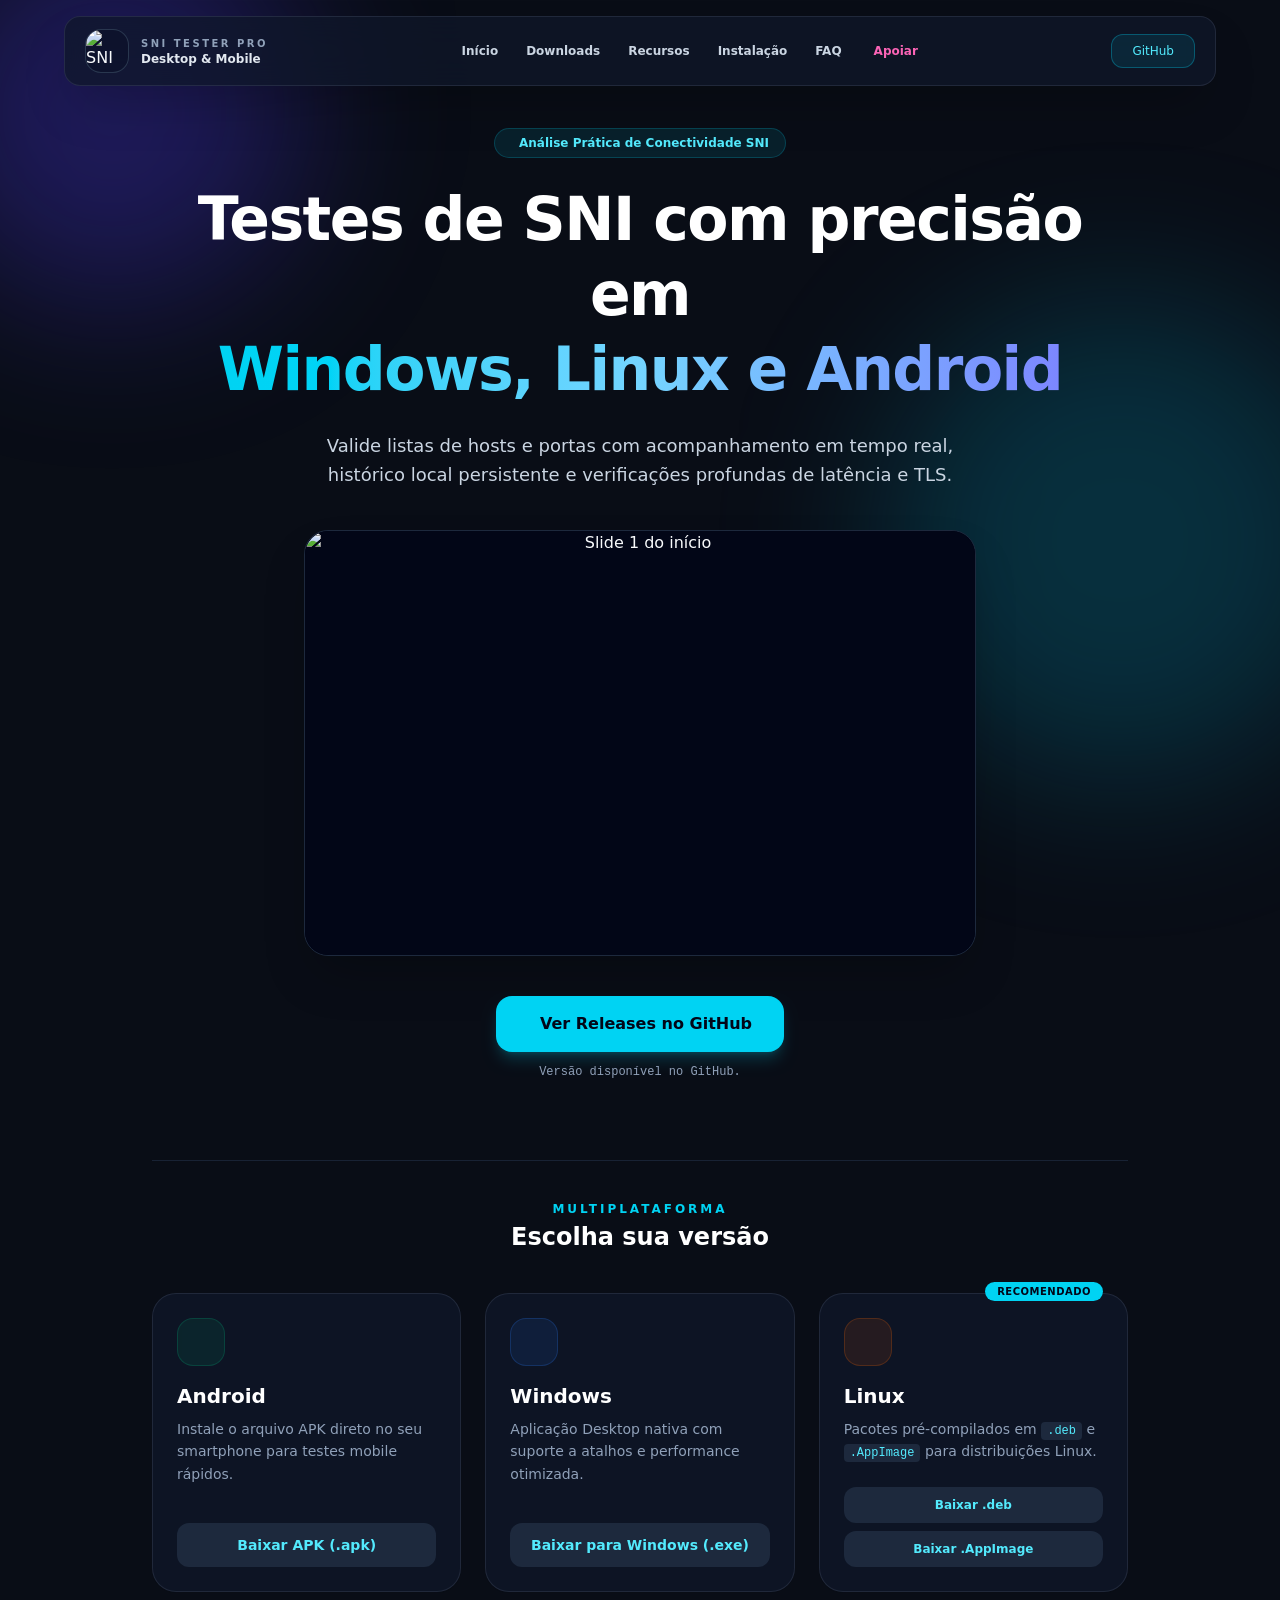
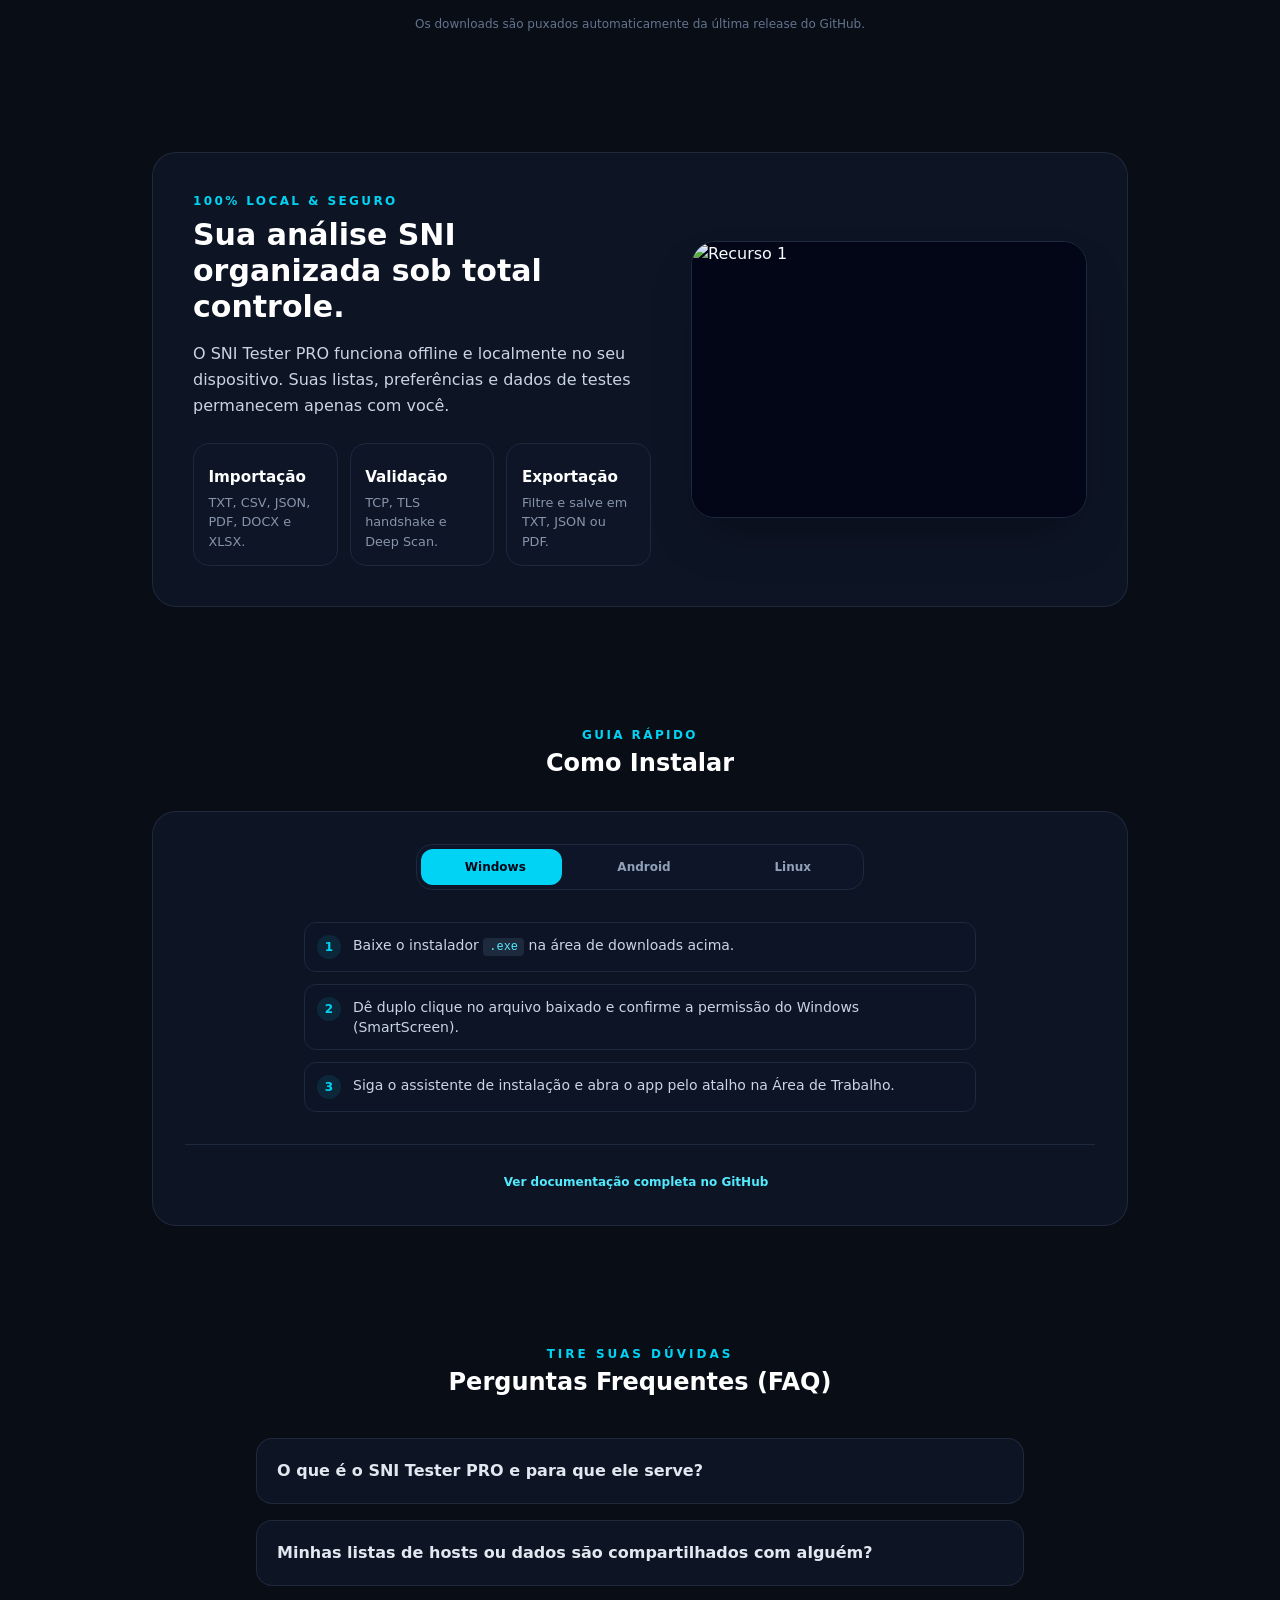
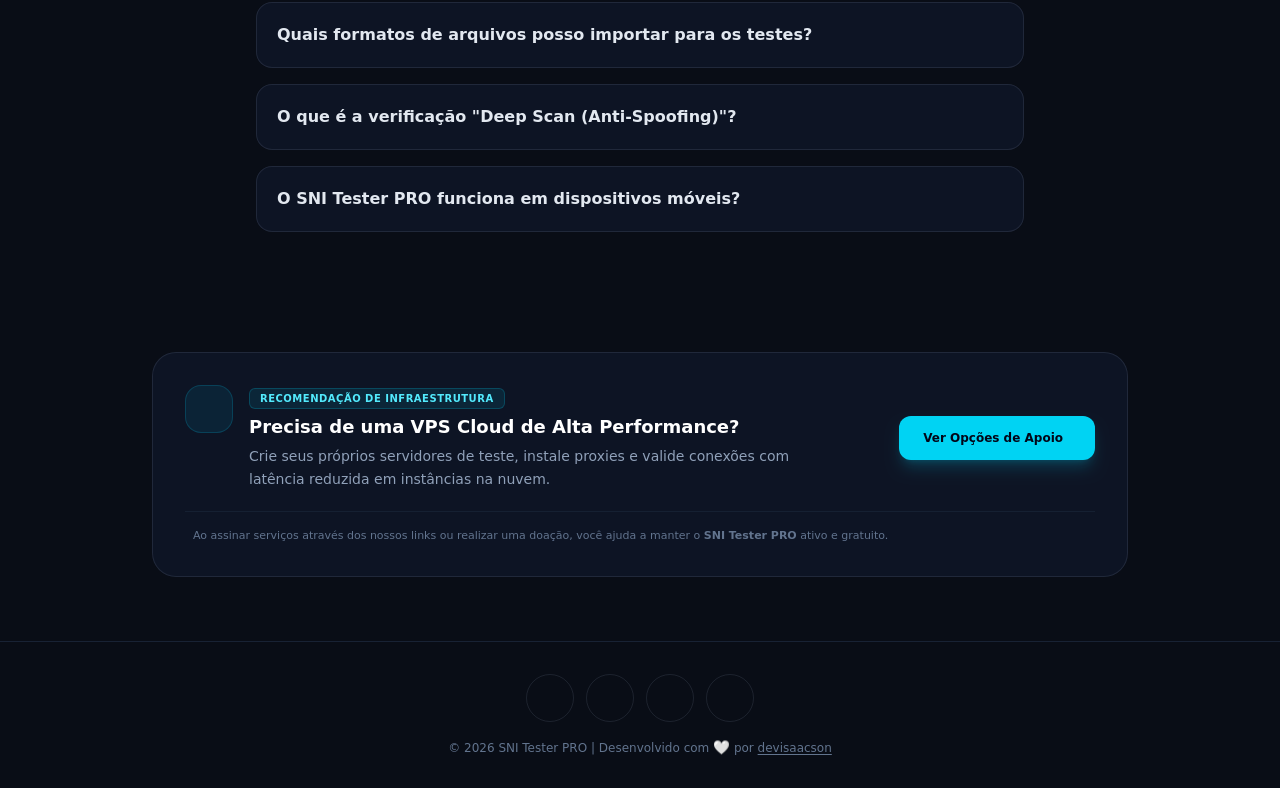
==== index.html @ 0334413c "update css local" ====
<!DOCTYPE html>
<html lang="pt-ao" class="scroll-smooth">
<head>
  <meta charset="UTF-8" />
  <meta name="viewport" content="width=device-width, initial-scale=1.0" />
  
  <!-- SEO Principal -->
  <title>SNI Tester PRO | Testador de SNI, Bug Host e Conectividade VPN / TLS</title>
  <meta name="description" content="Ferramenta gratuita e open-source para teste de conectividade SNI, validação de Bug Hosts, verificação de TLS Handshake e latência de rede. Baixe para Windows, Linux e Android." />
  <meta name="keywords" content="SNI tester, bug host, testador de SNI, ferramentas vpn, ssl tls handshake, teste de payload, v2ray, ssh proxy, verificador de host, redes" />
  <meta name="author" content="devisaacson" />
  <meta name="robots" content="index, follow" />
  <link rel="canonical" href="https://teudominio.com/" />
  <link rel="shortcut icon" href="icons/logo.png" type="image/x-icon">

  <!-- Open Graph / WhatsApp / Facebook (Aparece lindo ao compartilhar no Telegram e Zap) -->
  <meta property="og:type" content="website" />
  <meta property="og:url" content="https://teudominio.com/" />
  <meta property="og:title" content="SNI Tester PRO — Análise de Conectividade SNI & Bug Hosts" />
  <meta property="og:description" content="Valide listas de hosts, TLS e latência em tempo real no Windows, Linux e Android. 100% gratuito e offline." />
  <meta property="og:image" content="https://teudominio.com/icons/logo.png" />

  <!-- Twitter Cards -->
  <meta name="twitter:card" content="summary_large_image" />
  <meta name="twitter:title" content="SNI Tester PRO — Ferramenta SNI & VPN" />
  <meta name="twitter:description" content="Testador de SNI e Bug Hosts para Windows, Linux e Android." />
  <meta name="twitter:image" content="https://teudominio.com/icons/logo.png" />

  <!-- Schema.org para o Google entender que é um Software/App -->
  <script type="application/ld+json">
  {
    "@context": "https://schema.org",
    "@type": "SoftwareApplication",
    "name": "SNI Tester PRO",
    "operatingSystem": "Windows, Linux, Android",
    "applicationCategory": "UtilitiesApplication",
    "offers": {
      "@type": "Offer",
      "price": "0",
      "priceCurrency": "USD"
    },
    "description": "Ferramenta para análise prática de conectividade SNI, validação de Bug Hosts, testes de latência e verificação profunda de TLS."
  }
  </script>

  <!-- Tailwind CSS -->
  <link rel="stylesheet" href="styles.css">
  <!-- Phosphor Icons Offline -->
  <link rel="stylesheet" href="./icons/regular/style.css">
  <!-- Phosphor Icons Online -->
  <script src="https://unpkg.com/@phosphor-icons/web"></script>

</head>
<body class="min-h-screen flex flex-col justify-between overflow-x-hidden relative selection:bg-cyan-500/30 selection:text-cyan-300">

  <!-- Glow Orbs Animados (Fundo) -->
  <div class="orb orb-purple -left-20 -top-20 w-96 h-96 bg-indigo-600/30"></div>
  <div class="orb orb-cyan -right-20 top-1/3 w-[30rem] h-[30rem] bg-cyan-500/20"></div>

  <!-- Header / Navbar -->
  <header class="fixed top-0 inset-x-0 z-50 p-4">
    <div class="max-w-6xl mx-auto glass rounded-2xl px-5 py-3 flex items-center justify-between shadow-2xl">
      <a href="#inicio" class="flex items-center gap-3">
        <div class="w-11 h-11 rounded-2xl overflow-hidden bg-slate-950/20 border border-slate-700/80 flex items-center justify-center">
          <img src="icons/logo.png" alt="SNI Tester PRO" class="w-full h-full object-contain" />
        </div>
        <div>
          <p class="text-[10px] font-bold uppercase tracking-[0.25em] text-slate-400">SNI Tester PRO</p>
          <p class="text-xs font-semibold text-slate-200">Desktop &amp; Mobile</p>
        </div>
      </a>

      <nav class="hidden md:flex items-center gap-1 text-xs font-semibold text-slate-300">
        <a href="#inicio" class="px-3 py-2 rounded-xl text-slate-300 hover:text-cyan-300 transition">Início</a>
        <a href="#downloads" class="px-3 py-2 rounded-xl text-slate-300 hover:text-cyan-300 transition">Downloads</a>
        <a href="#recursos" class="px-3 py-2 rounded-xl text-slate-300 hover:text-cyan-300 transition">Recursos</a>
        <a href="#instalacao" class="px-3 py-2 rounded-xl text-slate-300 hover:text-cyan-300 transition">Instalação</a>
        <a href="#faq" class="px-3 py-2 rounded-xl text-slate-300 hover:text-cyan-300 transition">FAQ</a>
        <a href="apoie.html" class="px-3 py-2 rounded-xl text-pink-400 hover:text-pink-300 transition font-bold flex items-center gap-1">
          <i class="ph ph-heart fill-current text-sm"></i>
          <span>Apoiar</span>
        </a>
      </nav>

      <a href="https://github.com/devisaacson18/sni-tester-pro" target="_blank" rel="noopener font-semibold" class="flex items-center gap-2 text-xs text-cyan-300 border border-cyan-400/30 bg-cyan-400/10 px-3 py-2 rounded-xl hover:bg-cyan-400/20 transition">
        <i class="ph ph-github-logo text-base"></i>
        <span class="hidden sm:inline">GitHub</span>
        <i class="ph ph-arrow-up-right text-xs"></i>
      </a>
    </div>
  </header>

  <!-- Section Hero -->
  <main id="inicio" class="relative z-10 pt-32 pb-16 px-6 max-w-5xl mx-auto text-center flex-1 flex flex-col justify-center items-center">
    
    <!-- Badge -->
    <div class="inline-flex items-center gap-2 px-4 py-1.5 rounded-full bg-cyan-400/10 border border-cyan-400/20 text-cyan-300 text-xs font-semibold mb-6">
      <i class="ph ph-sparkle text-sm"></i>
      <span>Análise Prática de Conectividade SNI</span>
    </div>

    <!-- Título Principal -->
    <h1 class="text-4xl sm:text-6xl font-extrabold tracking-tight text-white max-w-4xl leading-tight">
      Testes de SNI com precisão em <br class="hidden sm:block"/>
      <span class="bg-gradient-to-r from-cyan-400 via-sky-300 to-indigo-400 bg-clip-text text-transparent">Windows, Linux e Android</span>
    </h1>

    <p class="mt-6 text-slate-300 text-base sm:text-lg max-w-2xl leading-relaxed">
      Valide listas de hosts e portas com acompanhamento em tempo real, histórico local persistente e verificações profundas de latência e TLS.
    </p>

    <!-- Slide Início -->
    <div class="mt-10 w-full max-w-2xl mx-auto overflow-hidden rounded-3xl border border-slate-800 bg-slate-950 shadow-2xl">
      <div class="image-slider" data-slider="inicio">
        <div class="slider-track">
          <div class="slider-slide"><img src="img/inicio/print1.webp" alt="Slide 1 do início" /></div>
          <div class="slider-slide"><img src="img/inicio/print2.webp" alt="Slide 2 do início" /></div>
          <div class="slider-slide"><img src="img/inicio/print3.webp" alt="Slide 3 do início" /></div>
          <div class="slider-slide"><img src="img/inicio/print4.webp" alt="Slide 4 do início" /></div>
          <div class="slider-slide"><img src="img/inicio/print5.webp" alt="Slide 5 do início" /></div>
          <div class="slider-slide"><img src="img/inicio/print6.webp" alt="Slide 6 do início" /></div>
          <div class="slider-slide"><img src="img/inicio/print7.webp" alt="Slide 7 do início" /></div>
        </div>
      </div>
    </div>

    <!-- Botão Download OS -->
    <div class="mt-10 flex flex-col items-center gap-3 w-full sm:w-auto">
      <a id="main-download-btn" href="#downloads" class="w-full sm:w-auto px-8 py-4 bg-cyan-400 hover:bg-cyan-300 text-slate-950 font-extrabold text-base rounded-2xl shadow-lg shadow-cyan-400/20 hover:shadow-cyan-400/35 transition transform hover:-translate-y-0.5 flex items-center justify-center gap-3">
        <i class="ph ph-spinner animate-spin text-xl"></i>
        <span>Detectando sistema...</span>
      </a>
      <span id="version-tag" class="text-xs font-mono text-slate-400">Buscando versão mais recente no GitHub...</span>
    </div>

    <!-- Grid Cards de Downloads -->
    <section id="downloads" class="w-full mt-20 pt-10 border-t border-slate-800/80">
      <div class="text-center mb-10">
        <p class="text-xs font-semibold uppercase tracking-[0.25em] text-cyan-400">Multiplataforma</p>
        <h2 class="text-2xl font-bold text-white mt-1">Escolha sua versão</h2>
      </div>

      <div class="grid grid-cols-1 md:grid-cols-3 gap-6 text-left">
        <!-- Android -->
        <div class="glass rounded-3xl p-6 flex flex-col justify-between hover:border-cyan-400/40 hover:-translate-y-1 transition duration-300">
          <div>
            <div class="w-12 h-12 rounded-2xl bg-emerald-500/10 text-emerald-400 flex items-center justify-center text-2xl mb-4 border border-emerald-500/20">
              <i class="ph ph-android-logo"></i>
            </div>
            <h3 class="text-xl font-bold text-white">Android</h3>
            <p class="text-sm text-slate-400 mt-2 leading-relaxed">Instale o arquivo APK direto no seu smartphone para testes mobile rápidos.</p>
          </div>
          <a id="link-android" href="https://github.com/devisaacson18/sni-tester-pro/releases/download/v4.0.4/SNI.Tester.PRO.4.0.2.apk" target="_blank" class="mt-6 block w-full py-3 text-center bg-slate-800 hover:bg-cyan-400 hover:text-slate-950 text-cyan-300 font-bold text-sm rounded-xl transition">
            Baixar APK (.apk)
          </a>
        </div>

        <!-- Windows -->
        <div class="glass rounded-3xl p-6 flex flex-col justify-between hover:border-cyan-400/40 hover:-translate-y-1 transition duration-300">
          <div>
            <div class="w-12 h-12 rounded-2xl bg-blue-500/10 text-blue-400 flex items-center justify-center text-2xl mb-4 border border-blue-500/20">
              <i class="ph ph-windows-logo"></i>
            </div>
            <h3 class="text-xl font-bold text-white">Windows</h3>
            <p class="text-sm text-slate-400 mt-2 leading-relaxed">Aplicação Desktop nativa com suporte a atalhos e performance otimizada.</p>
          </div>
          <a id="link-win" href="https://github.com/devisaacson18/sni-tester-pro/releases/latest" target="_blank" class="mt-6 block w-full py-3 text-center bg-slate-800 hover:bg-cyan-400 hover:text-slate-950 text-cyan-300 font-bold text-sm rounded-xl transition">
            Baixar para Windows (.exe)
          </a>
        </div>

        <!-- Linux -->
        <div class="glass rounded-3xl p-6 flex flex-col justify-between hover:border-cyan-400/40 hover:-translate-y-1 transition duration-300 relative">
          <span class="absolute -top-3 right-6 px-3 py-0.5 rounded-full bg-cyan-400 text-slate-950 font-extrabold text-[10px] tracking-wider uppercase">Recomendado</span>
          <div>
            <div class="w-12 h-12 rounded-2xl bg-orange-500/10 text-orange-400 flex items-center justify-center text-2xl mb-4 border border-orange-500/20">
              <i class="ph ph-linux-logo"></i>
            </div>
            <h3 class="text-xl font-bold text-white">Linux</h3>
            <p class="text-sm text-slate-400 mt-2 leading-relaxed">Pacotes pré-compilados em <code class="text-cyan-300 bg-slate-800 px-1.5 py-0.5 rounded text-xs">.deb</code> e <code class="text-cyan-300 bg-slate-800 px-1.5 py-0.5 rounded text-xs">.AppImage</code> para distribuições Linux.</p>
          </div>
          <div class="mt-6 flex flex-col gap-2">
            <a id="link-linux-deb" href="https://github.com/devisaacson18/sni-tester-pro/releases/download/v4.0.4/SNI.Tester.PRO.4.0.4.amd64.deb" target="_blank" class="w-full py-2.5 text-center bg-slate-800 hover:bg-cyan-400 hover:text-slate-950 text-cyan-300 font-bold text-xs rounded-xl transition">
              Baixar .deb
            </a>
            <a id="link-linux-appimage" href="https://github.com/devisaacson18/sni-tester-pro/releases/download/v4.0.4/SNI.Tester.PRO.4.0.4.amd64.AppImage" target="_blank" class="w-full py-2.5 text-center bg-slate-800 hover:bg-cyan-400 hover:text-slate-950 text-cyan-300 font-bold text-xs rounded-xl transition">
              Baixar .AppImage
            </a>
          </div>
        </div>
      </div>
      <p id="release-status" class="text-xs text-slate-500 text-center mt-6">Os downloads são puxados automaticamente da última release do GitHub.</p>
    </section>

    <!-- Section Recursos -->
    <section id="recursos" class="w-full mt-20 pt-10 text-left">
      <div class="glass rounded-3xl p-6 sm:p-10 border border-slate-800">
        <div class="grid grid-cols-1 lg:grid-cols-[1.1fr_0.95fr] gap-10 items-center">
          <div>
            <p class="text-xs font-semibold uppercase tracking-[0.2em] text-cyan-400">100% Local &amp; Seguro</p>
            <h2 class="text-2xl sm:text-3xl font-bold text-white mt-2">Sua análise SNI organizada sob total controle.</h2>
            <p class="text-slate-300 mt-4 leading-relaxed text-sm sm:text-base">
              O SNI Tester PRO funciona offline e localmente no seu dispositivo. Suas listas, preferências e dados de testes permanecem apenas com você.
            </p>

            <div class="grid grid-cols-1 sm:grid-cols-3 gap-3 mt-6">
              <div class="p-3.5 rounded-2xl bg-slate-900/60 border border-slate-800 feature-card">
                <i class="ph ph-file-arrow-up text-cyan-400 text-xl"></i>
                <strong class="block text-white mt-2">Importação</strong>
                <span class="mt-1 block">TXT, CSV, JSON, PDF, DOCX e XLSX.</span>
              </div>
              <div class="p-3.5 rounded-2xl bg-slate-900/60 border border-slate-800 feature-card">
                <i class="ph ph-pulse text-cyan-400 text-xl"></i>
                <strong class="block text-white mt-2">Validação</strong>
                <span class="mt-1 block">TCP, TLS handshake e Deep Scan.</span>
              </div>
              <div class="p-3.5 rounded-2xl bg-slate-900/60 border border-slate-800 feature-card">
                <i class="ph ph-export text-cyan-400 text-xl"></i>
                <strong class="block text-white mt-2">Exportação</strong>
                <span class="mt-1 block">Filtre e salve em TXT, JSON ou PDF.</span>
              </div>
            </div>
          </div>

          <!-- Slide Recursos -->
          <div class="relative w-full flex justify-end">
            <div class="image-slider max-w-xl w-full border border-slate-800 rounded-3xl overflow-hidden shadow-2xl" data-slider="recurso">
              <div class="slider-track">
                <div class="slider-slide"><img src="img/recurso/print1.webp" alt="Recurso 1" /></div>
                <div class="slider-slide"><img src="img/recurso/print2.webp" alt="Recurso 2" /></div>
                <div class="slider-slide"><img src="img/recurso/print3.webp" alt="Recurso 3" /></div>
              </div>
            </div>
          </div>
        </div>
      </div>
    </section>

    <!-- Section Instalação -->
    <section id="instalacao" class="w-full mt-20 pt-10 text-left">
      <div class="text-center mb-8">
        <p class="text-xs font-semibold uppercase tracking-[0.2em] text-cyan-400">Guia Rápido</p>
        <h2 class="text-2xl font-bold text-white mt-1">Como Instalar</h2>
      </div>

      <div class="glass rounded-3xl p-6 sm:p-8 border border-slate-800">
        <div class="flex items-center justify-center gap-2 p-1 bg-slate-900/80 border border-slate-800 rounded-2xl max-w-md mx-auto mb-8">
          <button onclick="switchTab('tab-win')" id="btn-tab-win" class="tab-btn flex-1 py-2.5 px-4 rounded-xl text-xs font-bold transition-all duration-300 flex items-center justify-center gap-2 bg-cyan-400 text-slate-950 cursor-pointer">
            <i class="ph ph-windows-logo text-base"></i> Windows
          </button>
          <button onclick="switchTab('tab-android')" id="btn-tab-android" class="tab-btn flex-1 py-2.5 px-4 rounded-xl text-xs font-bold transition-all duration-300 flex items-center justify-center gap-2 text-slate-400 cursor-pointer">
            <i class="ph ph-android-logo text-base"></i> Android
          </button>
          <button onclick="switchTab('tab-linux')" id="btn-tab-linux" class="tab-btn flex-1 py-2.5 px-4 rounded-xl text-xs font-bold transition-all duration-300 flex items-center justify-center gap-2 text-slate-400 cursor-pointer">
            <i class="ph ph-linux-logo text-base"></i> Linux
          </button>
        </div>

        <!-- Container empilhado com Grid -->
        <div class="max-w-2xl mx-auto grid grid-cols-1">
          <!-- Windows -->
          <div id="tab-win" class="tab-content col-start-1 row-start-1 space-y-3 transition-all duration-300 ease-in-out opacity-100 pointer-events-auto translate-y-0">
            <div class="flex items-start gap-3 p-3 rounded-xl bg-slate-900/50 border border-slate-800">
              <span class="w-6 h-6 rounded-full bg-cyan-400/10 text-cyan-400 font-bold text-xs flex items-center justify-center shrink-0">1</span>
              <p class="text-sm text-slate-300">Baixe o instalador <code class="text-cyan-300 bg-slate-800 px-1.5 py-0.5 rounded text-xs">.exe</code> na área de downloads acima.</p>
            </div>
            <div class="flex items-start gap-3 p-3 rounded-xl bg-slate-900/50 border border-slate-800">
              <span class="w-6 h-6 rounded-full bg-cyan-400/10 text-cyan-400 font-bold text-xs flex items-center justify-center shrink-0">2</span>
              <p class="text-sm text-slate-300">Dê duplo clique no arquivo baixado e confirme a permissão do Windows (SmartScreen).</p>
            </div>
            <div class="flex items-start gap-3 p-3 rounded-xl bg-slate-900/50 border border-slate-800">
              <span class="w-6 h-6 rounded-full bg-cyan-400/10 text-cyan-400 font-bold text-xs flex items-center justify-center shrink-0">3</span>
              <p class="text-sm text-slate-300">Siga o assistente de instalação e abra o app pelo atalho na Área de Trabalho.</p>
            </div>
          </div>

          <!-- Android -->
          <div id="tab-android" class="tab-content col-start-1 row-start-1 space-y-3 transition-all duration-300 ease-in-out opacity-0 pointer-events-none translate-y-2">
            <div class="flex items-start gap-3 p-3 rounded-xl bg-slate-900/50 border border-slate-800">
              <span class="w-6 h-6 rounded-full bg-cyan-400/10 text-cyan-400 font-bold text-xs flex items-center justify-center shrink-0">1</span>
              <p class="text-sm text-slate-300">Baixe o pacote <code class="text-cyan-300 bg-slate-800 px-1.5 py-0.5 rounded text-xs">.apk</code> diretamente no seu celular.</p>
            </div>
            <div class="flex items-start gap-3 p-3 rounded-xl bg-slate-900/50 border border-slate-800">
              <span class="w-6 h-6 rounded-full bg-cyan-400/10 text-cyan-400 font-bold text-xs flex items-center justify-center shrink-0">2</span>
              <p class="text-sm text-slate-300">Abra o arquivo e autorize a instalação de fontes desconhecidas no Android se solicitado.</p>
            </div>
            <div class="flex items-start gap-3 p-3 rounded-xl bg-slate-900/50 border border-slate-800">
              <span class="w-6 h-6 rounded-full bg-cyan-400/10 text-cyan-400 font-bold text-xs flex items-center justify-center shrink-0">3</span>
              <p class="text-sm text-slate-300">Aguarde a conclusão e acesse o aplicativo pela gaveta de apps.</p>
            </div>
          </div>

          <!-- Linux -->
          <div id="tab-linux" class="tab-content col-start-1 row-start-1 space-y-3 transition-all duration-300 ease-in-out opacity-0 pointer-events-none translate-y-2">
            <div class="flex items-start gap-3 p-3 rounded-xl bg-slate-900/50 border border-slate-800">
              <span class="w-6 h-6 rounded-full bg-cyan-400/10 text-cyan-400 font-bold text-xs flex items-center justify-center shrink-0">1</span>
              <p class="text-sm text-slate-300">
                Baixe o pacote <code class="text-cyan-300 bg-slate-800 px-1.5 py-0.5 rounded text-xs">.deb</code> (Debian/Ubuntu) ou o portátil <code class="text-cyan-300 bg-slate-800 px-1.5 py-0.5 rounded text-xs">.AppImage</code> (qualquer distro).
              </p>
            </div>
            <div class="flex items-start gap-3 p-3 rounded-xl bg-slate-900/50 border border-slate-800">
              <span class="w-6 h-6 rounded-full bg-cyan-400/10 text-cyan-400 font-bold text-xs flex items-center justify-center shrink-0">2</span>
              <p class="text-sm text-slate-300">
                No <code class="text-cyan-300 bg-slate-800 px-1 py-0.5 rounded text-xs">.deb</code>, rode <code class="text-cyan-300 bg-slate-800 px-1 py-0.5 rounded text-xs">sudo dpkg -i</code>. No <code class="text-cyan-300 bg-slate-800 px-1 py-0.5 rounded text-xs">.AppImage</code>, dê permissão de execução (<code class="text-cyan-300 bg-slate-800 px-1 py-0.5 rounded text-xs">chmod +x</code>).
              </p>
            </div>
            <div class="flex items-start gap-3 p-3 rounded-xl bg-slate-900/50 border border-slate-800">
              <span class="w-6 h-6 rounded-full bg-cyan-400/10 text-cyan-400 font-bold text-xs flex items-center justify-center shrink-0">3</span>
              <p class="text-sm text-slate-300">
                Abra o app pelo menu de sistemas (instalado via .deb) ou dando duplo clique direto no arquivo <code class="text-cyan-300 bg-slate-800 px-1.5 py-0.5 rounded text-xs">.AppImage</code>.
              </p>
            </div>
          </div>
        </div>

        <div class="text-center mt-8 pt-6 border-t border-slate-800">
          <a href="https://github.com/devisaacson18/sni-tester-pro#readme" target="_blank" class="inline-flex items-center gap-2 text-xs font-bold text-cyan-300 hover:text-cyan-200 transition">
            <span>Ver documentação completa no GitHub</span>
            <i class="ph ph-arrow-right"></i>
          </a>
        </div>
      </div>
    </section>

        <!-- Section FAQ (Perguntas Frequentes) -->
    <section id="faq" class="w-full mt-20 pt-10 text-left">
      <div class="text-center mb-10">
        <p class="text-xs font-semibold uppercase tracking-[0.25em] text-cyan-400">Tire Suas Dúvidas</p>
        <h2 class="text-2xl font-bold text-white mt-1">Perguntas Frequentes (FAQ)</h2>
      </div>

      <div class="max-w-3xl mx-auto space-y-4">
        <!-- FAQ 1 -->
        <div class="glass rounded-2xl border border-slate-800/80 overflow-hidden transition-all duration-300">
          <button onclick="toggleFaq('faq-1')" class="w-full p-5 text-left flex items-center justify-between gap-4 focus:outline-none cursor-pointer">
            <span class="text-sm sm:text-base font-bold text-slate-200">O que é o SNI Tester PRO e para que ele serve?</span>
            <i id="faq-icon-faq-1" class="ph ph-caret-down text-cyan-400 text-lg transition-transform duration-300"></i>
          </button>
          <div id="faq-1" class="grid grid-rows-[0fr] opacity-0 transition-all duration-300 ease-in-out">
            <div class="overflow-hidden">
              <div class="px-5 pb-5 pt-1 text-xs sm:text-sm text-slate-400 leading-relaxed border-t border-slate-800/40">
                O SNI Tester PRO é uma ferramenta desenvolvida para testar e validar a conectividade de Server Name Indication (SNI) e portas em redes locais ou móveis. Ele permite importar listas de domínios, realizar testes de latência e TLS Handshake em tempo real e filtrar conexões válidas de forma prática.
              </div>
            </div>
          </div>
        </div>

        <!-- FAQ 2 -->
        <div class="glass rounded-2xl border border-slate-800/80 overflow-hidden transition-all duration-300">
          <button onclick="toggleFaq('faq-2')" class="w-full p-5 text-left flex items-center justify-between gap-4 focus:outline-none cursor-pointer">
            <span class="text-sm sm:text-base font-bold text-slate-200">Minhas listas de hosts ou dados são compartilhados com alguém?</span>
            <i id="faq-icon-faq-2" class="ph ph-caret-down text-cyan-400 text-lg transition-transform duration-300"></i>
          </button>
          <div id="faq-2" class="grid grid-rows-[0fr] opacity-0 transition-all duration-300 ease-in-out">
            <div class="overflow-hidden">
              <div class="px-5 pb-5 pt-1 text-xs sm:text-sm text-slate-400 leading-relaxed border-t border-slate-800/40">
                Não. O aplicativo funciona 100% de forma local e offline no seu dispositivo. Suas listas importadas, preferências de teste e histórico de resultados são gravados estritamente na sua máquina ou smartphone.
              </div>
            </div>
          </div>
        </div>

        <!-- FAQ 3 -->
        <div class="glass rounded-2xl border border-slate-800/80 overflow-hidden transition-all duration-300">
          <button onclick="toggleFaq('faq-3')" class="w-full p-5 text-left flex items-center justify-between gap-4 focus:outline-none cursor-pointer">
            <span class="text-sm sm:text-base font-bold text-slate-200">Quais formatos de arquivos posso importar para os testes?</span>
            <i id="faq-icon-faq-3" class="ph ph-caret-down text-cyan-400 text-lg transition-transform duration-300"></i>
          </button>
          <div id="faq-3" class="grid grid-rows-[0fr] opacity-0 transition-all duration-300 ease-in-out">
            <div class="overflow-hidden">
              <div class="px-5 pb-5 pt-1 text-xs sm:text-sm text-slate-400 leading-relaxed border-t border-slate-800/40">
                Você pode importar arquivos nos formatos <code class="text-cyan-300 bg-slate-800 px-1 py-0.5 rounded text-xs">TXT</code>, <code class="text-cyan-300 bg-slate-800 px-1 py-0.5 rounded text-xs">CSV</code>, <code class="text-cyan-300 bg-slate-800 px-1 py-0.5 rounded text-xs">JSON</code>, <code class="text-cyan-300 bg-slate-800 px-1 py-0.5 rounded text-xs">PDF</code>, <code class="text-cyan-300 bg-slate-800 px-1 py-0.5 rounded text-xs">DOCX</code> e <code class="text-cyan-300 bg-slate-800 px-1 py-0.5 rounded text-xs">XLSX</code>. O leitor interno extrai automaticamente todos os domínios e IPs detectados no arquivo.
              </div>
            </div>
          </div>
        </div>

        <!-- FAQ 4 -->
        <div class="glass rounded-2xl border border-slate-800/80 overflow-hidden transition-all duration-300">
          <button onclick="toggleFaq('faq-4')" class="w-full p-5 text-left flex items-center justify-between gap-4 focus:outline-none cursor-pointer">
            <span class="text-sm sm:text-base font-bold text-slate-200">O que é a verificação "Deep Scan (Anti-Spoofing)"?</span>
            <i id="faq-icon-faq-4" class="ph ph-caret-down text-cyan-400 text-lg transition-transform duration-300"></i>
          </button>
          <div id="faq-4" class="grid grid-rows-[0fr] opacity-0 transition-all duration-300 ease-in-out">
            <div class="overflow-hidden">
              <div class="px-5 pb-5 pt-1 text-xs sm:text-sm text-slate-400 leading-relaxed border-t border-slate-800/40">
                A verificação Deep Scan realiza um handshake TLS profundo para confirmar se o host respondeu legitimamente e se o certificado condiz com o servidor testado, eliminando falsos positivos gerados por redirecionamentos ou captive portals de operadoras.
              </div>
            </div>
          </div>
        </div>

        <!-- FAQ 5 -->
        <div class="glass rounded-2xl border border-slate-800/80 overflow-hidden transition-all duration-300">
          <button onclick="toggleFaq('faq-5')" class="w-full p-5 text-left flex items-center justify-between gap-4 focus:outline-none cursor-pointer">
            <span class="text-sm sm:text-base font-bold text-slate-200">O SNI Tester PRO funciona em dispositivos móveis?</span>
            <i id="faq-icon-faq-5" class="ph ph-caret-down text-cyan-400 text-lg transition-transform duration-300"></i>
          </button>
          <div id="faq-5" class="grid grid-rows-[0fr] opacity-0 transition-all duration-300 ease-in-out">
            <div class="overflow-hidden">
              <div class="px-5 pb-5 pt-1 text-xs sm:text-sm text-slate-400 leading-relaxed border-t border-slate-800/40">
                Sim! Além das versões nativas para Windows e Linux (pacotes <code class="text-cyan-300 bg-slate-800 px-1 py-0.5 rounded text-xs">.deb</code> e <code class="text-cyan-300 bg-slate-800 px-1 py-0.5 rounded text-xs">.AppImage</code>), temos o aplicativo oficial em formato <code class="text-cyan-300 bg-slate-800 px-1 py-0.5 rounded text-xs">.apk</code> para Android com interface otimizada para telas sensíveis ao toque.
              </div>
            </div>
          </div>
        </div>
      </div>
    </section>

    <!-- Section Afiliados / Recomendação de Servidores -->
    <section id="parceiros" class="w-full mt-20 pt-10 text-left">
      <div class="glass rounded-3xl p-6 sm:p-8 border border-slate-800/80 relative overflow-hidden">
        <div class="flex flex-col md:flex-row items-center justify-between gap-6 relative z-10">
          <div class="flex items-start gap-4">
            <div class="w-12 h-12 rounded-2xl bg-cyan-500/10 text-cyan-400 flex items-center justify-center text-2xl shrink-0 border border-cyan-500/20">
              <i class="ph ph-hard-drives"></i>
            </div>
            <div>
              <span class="inline-block px-2.5 py-0.5 rounded-md bg-cyan-400/10 border border-cyan-400/20 text-cyan-300 text-[10px] font-bold tracking-wider uppercase mb-1">Recomendação de Infraestrutura</span>
              <h3 class="text-lg font-bold text-white">Precisa de uma VPS Cloud de Alta Performance?</h3>
              <p class="text-xs sm:text-sm text-slate-400 mt-1 leading-relaxed max-w-xl">
                Crie seus próprios servidores de teste, instale proxies e valide conexões com latência reduzida em instâncias na nuvem.
              </p>
            </div>
          </div>
          
          <div class="flex flex-col sm:flex-row items-center gap-3 w-full md:w-auto shrink-0">
            <a href="apoie.html" class="w-full sm:w-auto px-6 py-3.5 bg-cyan-400 hover:bg-cyan-300 text-slate-950 font-extrabold text-xs rounded-xl shadow-lg shadow-cyan-400/20 transition duration-200 flex items-center justify-center gap-2 group">
              <span>Ver Opções de Apoio</span>
              <i class="ph ph-heart fill-current text-pink-600 text-sm group-hover:scale-110 transition-transform"></i>
            </a>
          </div>
        </div>

        <div class="mt-5 pt-4 border-t border-slate-800/60 flex items-center gap-2 text-[11px] text-slate-500">
          <i class="ph ph-info text-cyan-400/70 text-sm shrink-0"></i>
          <span>Ao assinar serviços através dos nossos links ou realizar uma doação, você ajuda a manter o <strong>SNI Tester PRO</strong> ativo e gratuito.</span>
        </div>
      </div>
    </section>
  </main>

    <!-- Botão Flutuante Subir ao Topo Premium -->
    <button id="back-to-top" aria-label="Subir ao topo" onclick="scrollToTop()" class="fixed bottom-6 right-6 z-50 p-3.5 rounded-2xl glass border border-cyan-400/30 text-cyan-300 hover:text-slate-950 hover:bg-cyan-400 shadow-xl shadow-cyan-400/10 hover:shadow-cyan-400/30 transition-all duration-300 opacity-0 translate-y-6 pointer-events-none flex items-center justify-center group">
      <i class="ph ph-arrow-up text-xl font-bold group-hover:-translate-y-0.5 transition-transform duration-200"></i>
    </button>

  <!-- Footer -->
  <footer class="relative z-10 border-t border-slate-800/80 py-8 px-6 text-center text-xs text-slate-500">
    <div class="flex items-center justify-center gap-3 mb-4">
      <a class="social-btn" href="https://www.instagram.com/dev_isaacson" target="_blank" title="Instagram"><i class="ph ph-instagram-logo"></i></a>
      <a class="social-btn" href="https://www.linkedin.com/in/isaacsontyimanda/" target="_blank" title="LinkedIn"><i class="ph ph-linkedin-logo"></i></a>
      <a class="social-btn" href="https://github.com/devisaacson18" target="_blank" title="GitHub"><i class="ph ph-github-logo"></i></a>
      <a class="social-btn" href="https://wa.me/244972783562" target="_blank" title="WhatsApp"><i class="ph ph-whatsapp-logo"></i></a>
    </div>
    <p>© <span id="year"></span> SNI Tester PRO | Desenvolvido com <span class="text-[0.85rem]">🤍</span> por <a href="https://devisaacson.site" target="_blank" rel="noopener noreferrer" class="underline decoration-slate-500 decoration-1 underline-offset-2 text-slate-500">devisaacson</a></p>
  </footer>

  <!-- Scripts JavaScript -->
  <script>
    // --- TRANSIÇÕES SUAVES DA PÁGINA (FADE-IN / FADE-OUT) ---
    window.addEventListener('DOMContentLoaded', () => {
      document.body.classList.add('page-loaded');
    });

    document.querySelectorAll('a[href$=".html"]').forEach(link => {
      if (link.getAttribute('target') === '_blank') return;

      link.addEventListener('click', (e) => {
        const href = link.getAttribute('href');
        if (!href || href.startsWith('#')) return;

        e.preventDefault();
        document.body.classList.remove('page-loaded');
        document.body.classList.add('page-exit');

        setTimeout(() => {
          window.location.href = href;
        }, 350);
      });
    });

    // 1. Atualiza Ano
    document.getElementById('year').textContent = new Date().getFullYear();

    // 2. Sistema de Abas da Instalação
    function switchTab(activeTabId) {
  // 1. Alterna o estado visual dos botões
  const tabs = ['tab-win', 'tab-android', 'tab-linux'];

  tabs.forEach(tabId => {
    const btn = document.getElementById(`btn-${tabId}`);
    const content = document.getElementById(tabId);

    if (!btn || !content) return;

    if (tabId === activeTabId) {
      // Ativa o botão selecionado
      btn.classList.add('bg-cyan-400', 'text-slate-950');
      btn.classList.remove('text-slate-400');

      // Exibe o conteúdo com transição suave
      content.classList.remove('opacity-0', 'pointer-events-none', 'translate-y-2');
      content.classList.add('opacity-100', 'pointer-events-auto', 'translate-y-0');
    } else {
      // Desativa os outros botões
      btn.classList.remove('bg-cyan-400', 'text-slate-950');
      btn.classList.add('text-slate-400');

      // Esconde o conteúdo inativo suavemente
      content.classList.remove('opacity-100', 'pointer-events-auto', 'translate-y-0');
      content.classList.add('opacity-0', 'pointer-events-none', 'translate-y-2');
    }
  });
}

    // 3. Sistema Accordion FAQ
    function toggleFaq(id) {
  const content = document.getElementById(id);
  const icon = document.getElementById(`faq-icon-${id}`);

  if (!content || !icon) return;

  const isOpen = content.classList.contains('grid-rows-[1fr]');

  if (isOpen) {
    // Fecha o accordion suavemente
    content.classList.remove('grid-rows-[1fr]', 'opacity-100');
    content.classList.add('grid-rows-[0fr]', 'opacity-0');
    icon.classList.remove('rotate-180');
  } else {
    // Abre o accordion suavemente
    content.classList.remove('grid-rows-[0fr]', 'opacity-0');
    content.classList.add('grid-rows-[1fr]', 'opacity-100');
    icon.classList.add('rotate-180');
  }
}

    // 4. Sliders de Imagem
    function initImageSliders() {
      document.querySelectorAll('.image-slider').forEach((slider) => {
        const track = slider.querySelector('.slider-track');
        const slides = Array.from(slider.querySelectorAll('.slider-slide'));
        let currentIndex = 0;

        const updateSlider = () => {
          track.style.transform = `translateX(-${currentIndex * 100}%)`;
        };

        const nextSlide = () => {
          currentIndex = (currentIndex + 1) % slides.length;
          updateSlider();
        };

        let autoTimer = setInterval(nextSlide, 5000);
        const resetAuto = () => {
          clearInterval(autoTimer);
          autoTimer = setInterval(nextSlide, 5000);
        };

        slider.addEventListener('mouseenter', () => clearInterval(autoTimer));
        slider.addEventListener('mouseleave', () => resetAuto());

        updateSlider();
      });
    }

    initImageSliders();

    // 5. Botão "Subir ao topo" Premium
    const backToTopBtn = document.getElementById('back-to-top');

    window.addEventListener('scroll', () => {
      if (window.scrollY > 300) {
        backToTopBtn.classList.remove('opacity-0', 'translate-y-6', 'pointer-events-none');
      } else {
        backToTopBtn.classList.add('opacity-0', 'translate-y-6', 'pointer-events-none');
      }
    });

    function scrollToTop() {
      window.scrollTo({ top: 0, behavior: 'smooth' });
    }

    // 6. Automação do GitHub Releases + Detecção de SO
    const GITHUB_USER = 'devisaacson18';
    const GITHUB_REPO = 'sni-tester-pro';

    function detectOS() {
      const ua = navigator.userAgent.toLowerCase();
      if (ua.includes('android')) return 'android';
      if (ua.includes('win')) return 'windows';
      if (ua.includes('linux')) return 'linux';
      return 'other';
    }

    async function fetchGitHubRelease() {
      const mainBtn = document.getElementById('main-download-btn');
      const versionTag = document.getElementById('version-tag');
      const releaseStatus = document.getElementById('release-status');

      try {
        const res = await fetch(`https://api.github.com/repos/${GITHUB_USER}/${GITHUB_REPO}/releases/latest`);
        if (!res.ok) throw new Error('Não foi possível obter release');

        const release = await res.json();
        const assets = release.assets || [];
        const tag = release.tag_name || '';

        const downloads = {};

        assets.forEach(asset => {
          const name = asset.name.toLowerCase();
          if (name.endsWith('.apk')) downloads.android = asset.browser_download_url;
          if (name.endsWith('.exe') || name.endsWith('.msi')) downloads.windows = asset.browser_download_url;
          if (name.endsWith('.deb') || name.endsWith('.appimage')) downloads.linux = asset.browser_download_url;
        });

        if (downloads.android) document.getElementById('link-android').href = downloads.android;
        if (downloads.windows) document.getElementById('link-win').href = downloads.windows;
        if (downloads.linux) {
          const debLink = document.getElementById('link-linux-deb');
          if (debLink) debLink.href = downloads.linux;
        }

        const os = detectOS();
        if (tag) versionTag.textContent = `Última versão: ${tag}`;
        if (releaseStatus) releaseStatus.textContent = `Downloads automatizados da versão ${tag} via GitHub.`;

        if (os === 'windows' && downloads.windows) {
          mainBtn.href = downloads.windows;
          mainBtn.innerHTML = `<i class="ph ph-windows-logo text-2xl"></i> <span>Baixar para Windows (${tag})</span>`;
          switchTab('tab-win');
        } else if (os === 'android' && downloads.android) {
          mainBtn.href = downloads.android;
          mainBtn.innerHTML = `<i class="ph ph-android-logo text-2xl"></i> <span>Baixar APK (${tag})</span>`;
          switchTab('tab-android');
        } else if (os === 'linux' && downloads.linux) {
          mainBtn.href = downloads.linux;
          mainBtn.innerHTML = `<i class="ph ph-linux-logo text-2xl"></i> <span>Baixar para Linux (${tag})</span>`;
          switchTab('tab-linux');
        } else {
          mainBtn.href = '#downloads';
          mainBtn.innerHTML = `<i class="ph ph-download-simple text-2xl"></i> <span>Escolha sua plataforma</span>`;
        }

      } catch (err) {
        console.warn('Usando fallback do GitHub Releases:', err);
        mainBtn.href = `https://github.com/${GITHUB_USER}/${GITHUB_REPO}/releases`;
        mainBtn.innerHTML = `<i class="ph ph-github-logo text-2xl"></i> <span>Ver Releases no GitHub</span>`;
        versionTag.textContent = 'Versão disponível no GitHub.';
      }
    }

    fetchGitHubRelease();
  </script>
</body>
</html>
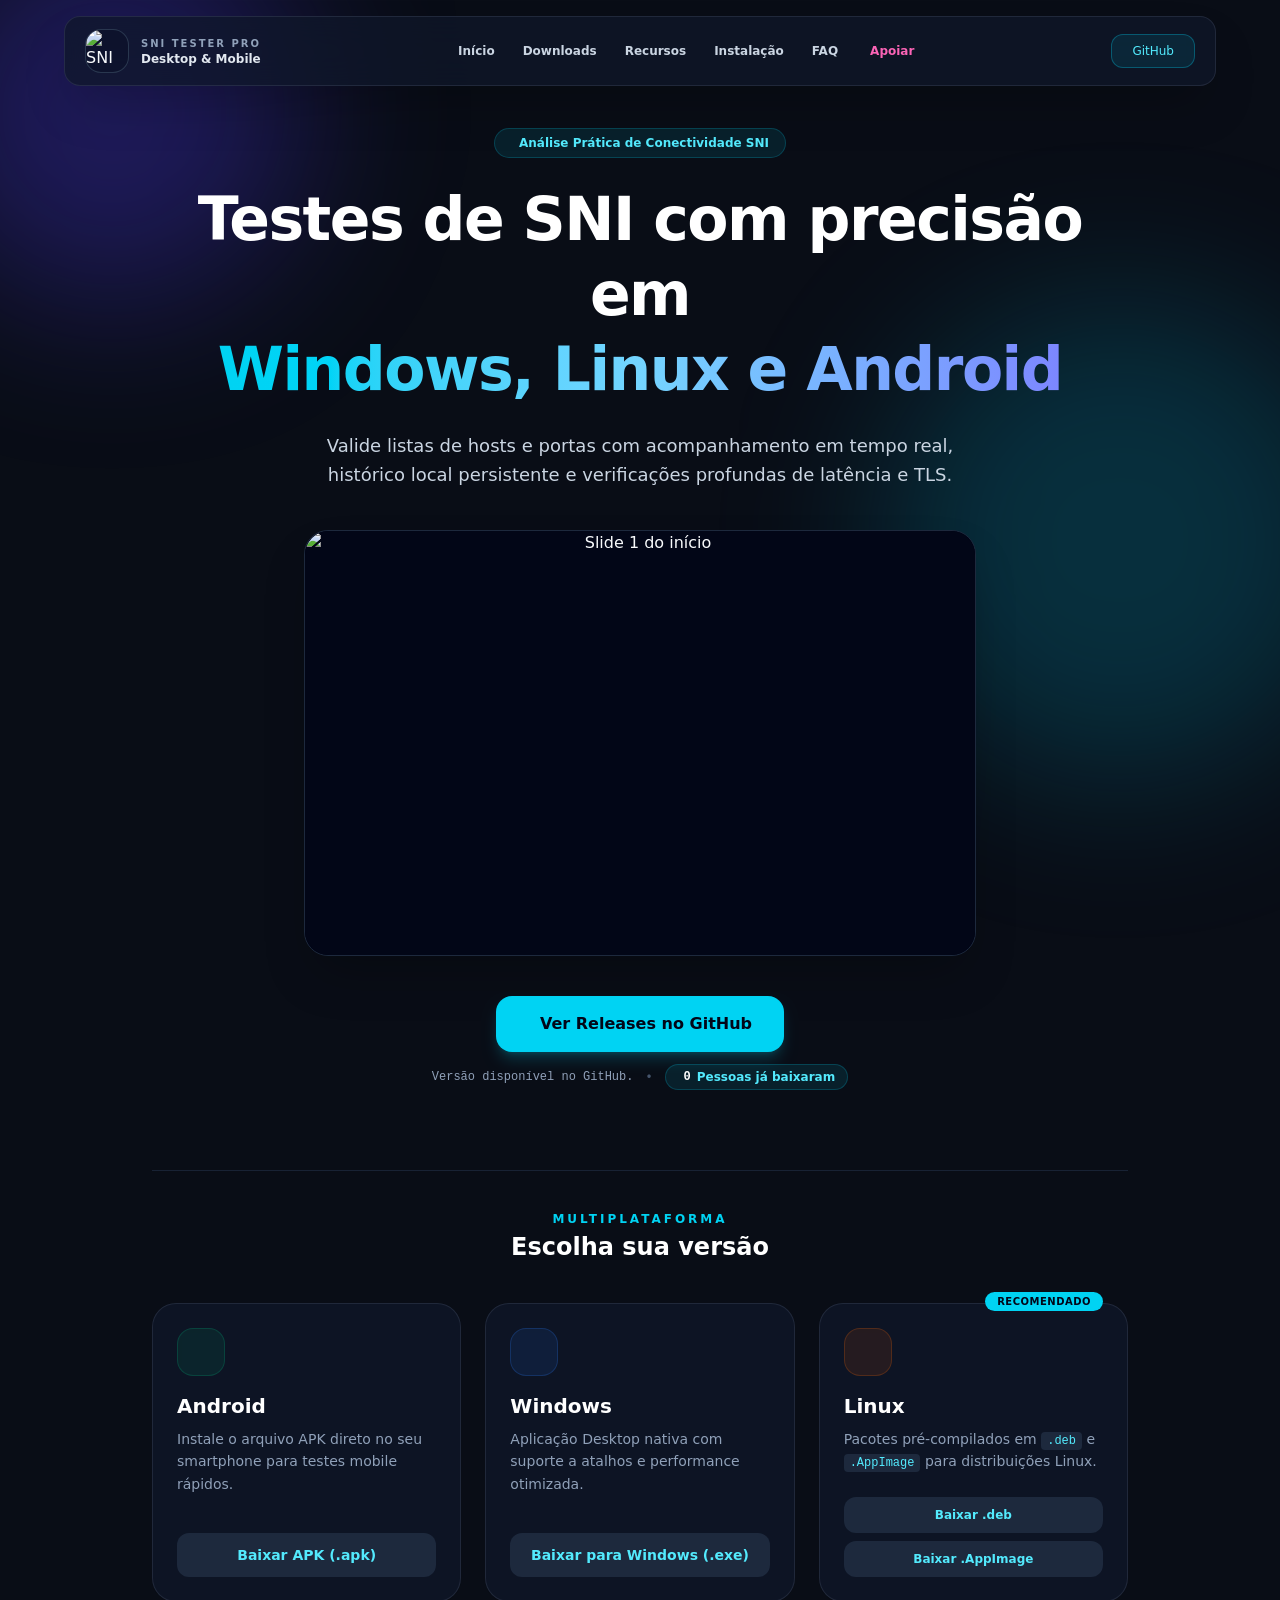
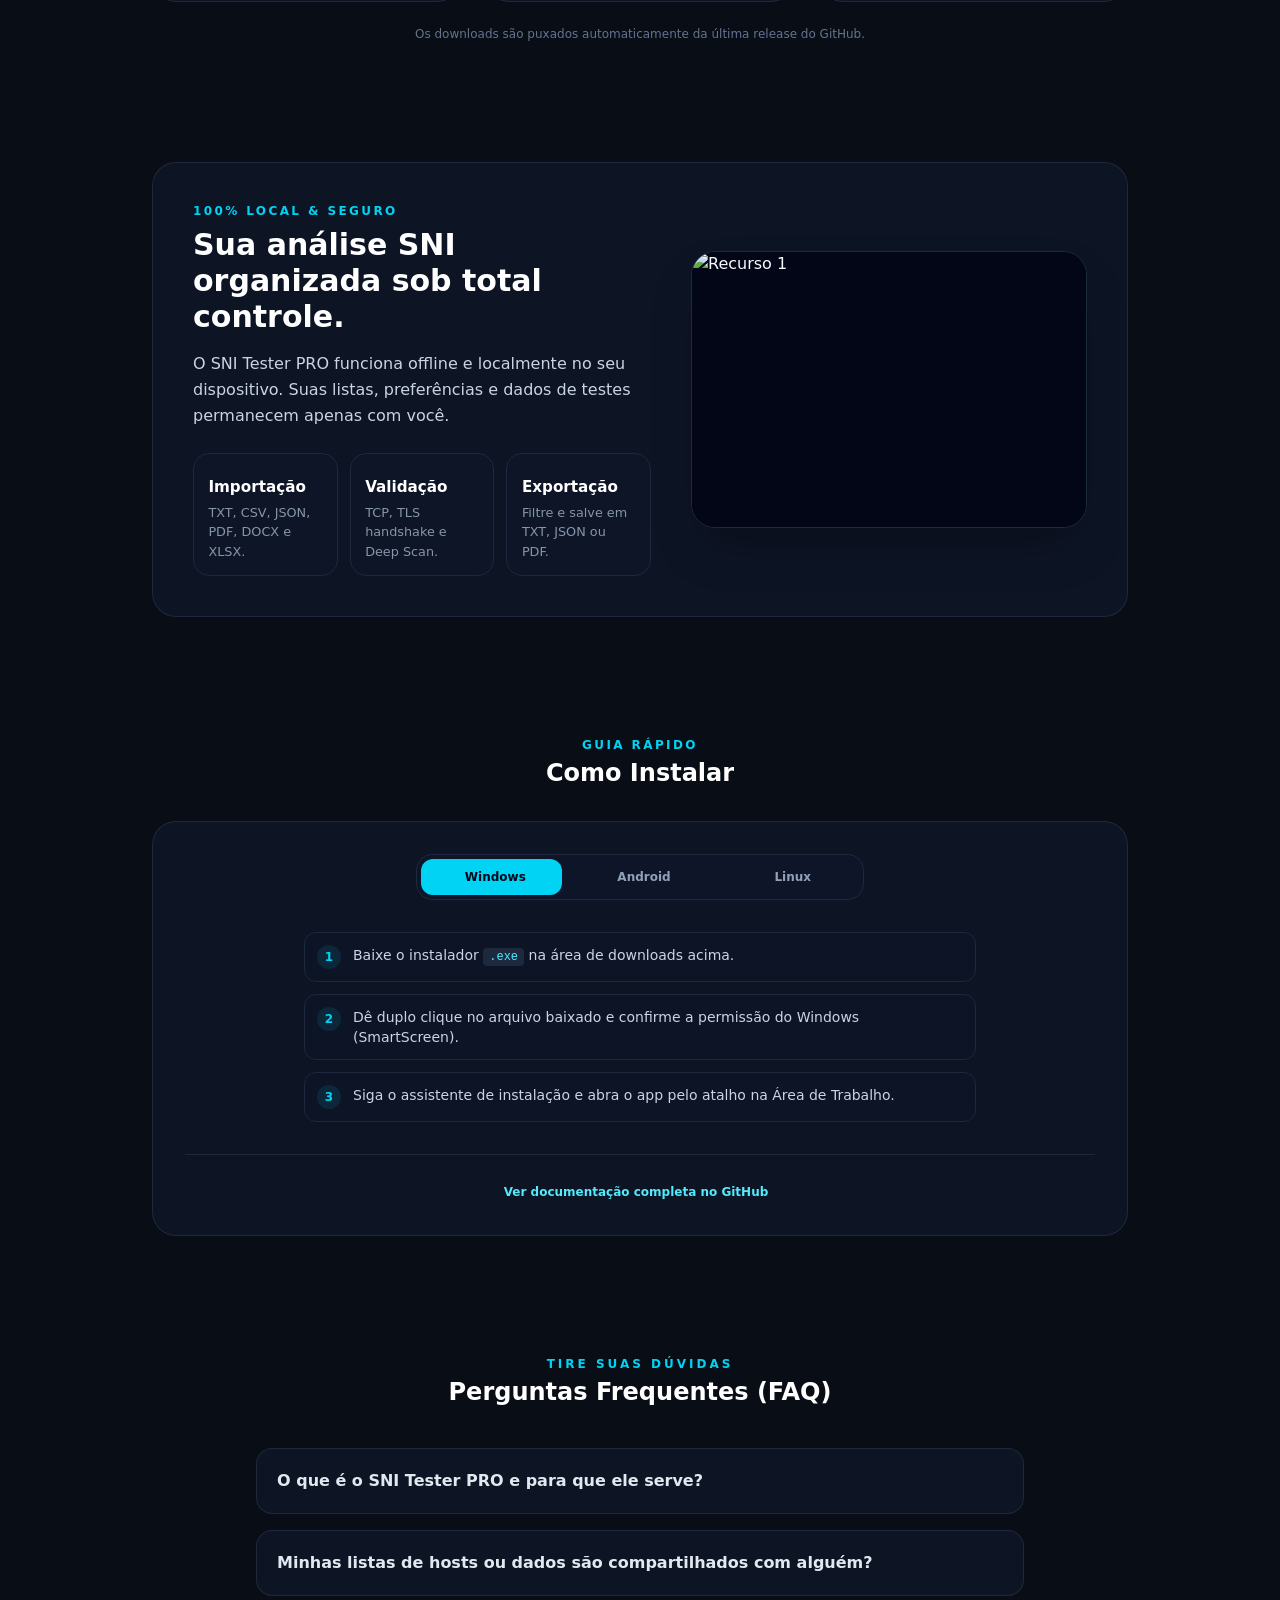
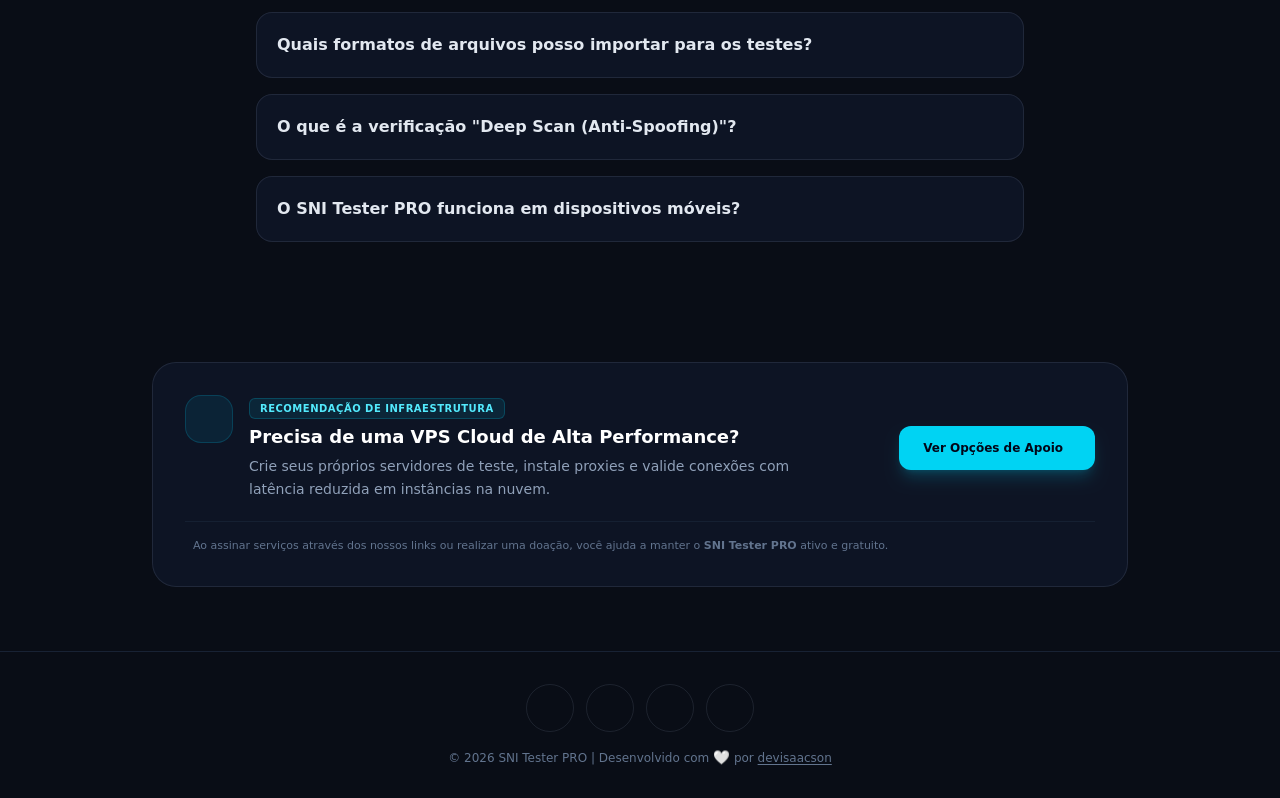
==== commit bf5edf88: "update website" ====
--- a/index.html
+++ b/index.html
@@ -1,5 +1,5 @@
 <!DOCTYPE html>
-<html lang="pt-ao" class="scroll-smooth">
+<html lang="pt-ao" class="scroll-smooth overflow-x-hidden max-w-full">
 <head>
   <meta charset="UTF-8" />
   <meta name="viewport" content="width=device-width, initial-scale=1.0" />
@@ -13,7 +13,7 @@
   <link rel="canonical" href="https://teudominio.com/" />
   <link rel="shortcut icon" href="icons/logo.png" type="image/x-icon">
 
-  <!-- Open Graph / WhatsApp / Facebook (Aparece lindo ao compartilhar no Telegram e Zap) -->
+  <!-- Open Graph / WhatsApp / Facebook -->
   <meta property="og:type" content="website" />
   <meta property="og:url" content="https://teudominio.com/" />
   <meta property="og:title" content="SNI Tester PRO — Análise de Conectividade SNI & Bug Hosts" />
@@ -26,7 +26,7 @@
   <meta name="twitter:description" content="Testador de SNI e Bug Hosts para Windows, Linux e Android." />
   <meta name="twitter:image" content="https://teudominio.com/icons/logo.png" />
 
-  <!-- Schema.org para o Google entender que é um Software/App -->
+  <!-- Schema.org -->
   <script type="application/ld+json">
   {
     "@context": "https://schema.org",
@@ -51,22 +51,22 @@
   <script src="https://unpkg.com/@phosphor-icons/web"></script>
 
 </head>
-<body class="min-h-screen flex flex-col justify-between overflow-x-hidden relative selection:bg-cyan-500/30 selection:text-cyan-300">
+<body class="min-h-screen flex flex-col justify-between overflow-x-hidden max-w-full relative selection:bg-cyan-500/30 selection:text-cyan-300">
 
   <!-- Glow Orbs Animados (Fundo) -->
   <div class="orb orb-purple -left-20 -top-20 w-96 h-96 bg-indigo-600/30"></div>
   <div class="orb orb-cyan -right-20 top-1/3 w-[30rem] h-[30rem] bg-cyan-500/20"></div>
 
-  <!-- Header / Navbar -->
-  <header class="fixed top-0 inset-x-0 z-50 p-4">
-    <div class="max-w-6xl mx-auto glass rounded-2xl px-5 py-3 flex items-center justify-between shadow-2xl">
-      <a href="#inicio" class="flex items-center gap-3">
-        <div class="w-11 h-11 rounded-2xl overflow-hidden bg-slate-950/20 border border-slate-700/80 flex items-center justify-center">
+  <!-- Header / Navbar Otimizado para Mobile -->
+  <header class="fixed top-0 inset-x-0 z-50 p-2.5 sm:p-4">
+    <div class="max-w-6xl mx-auto glass rounded-2xl px-3.5 sm:px-5 py-2.5 sm:py-3 flex items-center justify-between shadow-2xl">
+      <a href="#inicio" class="flex items-center gap-2.5 sm:gap-3">
+        <div class="w-9 h-9 sm:w-11 sm:h-11 rounded-xl sm:rounded-2xl overflow-hidden bg-slate-950/20 border border-slate-700/80 flex items-center justify-center shrink-0">
           <img src="icons/logo.png" alt="SNI Tester PRO" class="w-full h-full object-contain" />
         </div>
         <div>
-          <p class="text-[10px] font-bold uppercase tracking-[0.25em] text-slate-400">SNI Tester PRO</p>
-          <p class="text-xs font-semibold text-slate-200">Desktop &amp; Mobile</p>
+          <p class="text-[10px] font-bold uppercase tracking-[0.2em] text-slate-400">SNI Tester PRO</p>
+          <p class="text-[11px] sm:text-xs font-semibold text-slate-200">Desktop &amp; Mobile</p>
         </div>
       </a>
 
@@ -90,8 +90,8 @@
     </div>
   </header>
 
-  <!-- Section Hero -->
-  <main id="inicio" class="relative z-10 pt-32 pb-16 px-6 max-w-5xl mx-auto text-center flex-1 flex flex-col justify-center items-center">
+  <!-- Section Hero Responsiva -->
+  <main id="inicio" class="relative z-10 pt-28 sm:pt-32 pb-16 px-4 sm:px-6 max-w-5xl mx-auto text-center flex-1 flex flex-col justify-center items-center w-full">
     
     <!-- Badge -->
     <div class="inline-flex items-center gap-2 px-4 py-1.5 rounded-full bg-cyan-400/10 border border-cyan-400/20 text-cyan-300 text-xs font-semibold mb-6">
@@ -99,13 +99,13 @@
       <span>Análise Prática de Conectividade SNI</span>
     </div>
 
-    <!-- Título Principal -->
-    <h1 class="text-4xl sm:text-6xl font-extrabold tracking-tight text-white max-w-4xl leading-tight">
+    <!-- Título Principal Responsivo -->
+    <h1 class="text-3xl sm:text-5xl md:text-6xl font-extrabold tracking-tight text-white max-w-4xl leading-tight">
       Testes de SNI com precisão em <br class="hidden sm:block"/>
       <span class="bg-gradient-to-r from-cyan-400 via-sky-300 to-indigo-400 bg-clip-text text-transparent">Windows, Linux e Android</span>
     </h1>
 
-    <p class="mt-6 text-slate-300 text-base sm:text-lg max-w-2xl leading-relaxed">
+    <p class="mt-6 text-slate-300 text-sm sm:text-lg max-w-2xl leading-relaxed">
       Valide listas de hosts e portas com acompanhamento em tempo real, histórico local persistente e verificações profundas de latência e TLS.
     </p>
 
@@ -124,13 +124,22 @@
       </div>
     </div>
 
-    <!-- Botão Download OS -->
+    <!-- Botão Download OS + Contador de Downloads -->
     <div class="mt-10 flex flex-col items-center gap-3 w-full sm:w-auto">
       <a id="main-download-btn" href="#downloads" class="w-full sm:w-auto px-8 py-4 bg-cyan-400 hover:bg-cyan-300 text-slate-950 font-extrabold text-base rounded-2xl shadow-lg shadow-cyan-400/20 hover:shadow-cyan-400/35 transition transform hover:-translate-y-0.5 flex items-center justify-center gap-3">
         <i class="ph ph-spinner animate-spin text-xl"></i>
         <span>Detectando sistema...</span>
       </a>
-      <span id="version-tag" class="text-xs font-mono text-slate-400">Buscando versão mais recente no GitHub...</span>
+
+      <!-- Tags de Versão e Contador Geral de Downloads -->
+      <div class="flex flex-wrap items-center justify-center gap-2 sm:gap-3 text-xs text-slate-400">
+        <span id="version-tag" class="font-mono">Buscando versão...</span>
+        <span class="text-slate-600 hidden sm:inline">•</span>
+        <span class="inline-flex items-center gap-1.5 text-cyan-300 font-semibold bg-cyan-400/10 px-3 py-1 rounded-full border border-cyan-400/20">
+          <i class="ph ph-download-simple text-sm text-cyan-400"></i>
+          <span id="total-downloads-count" class="font-mono text-white">...</span> Pessoas já baixaram
+        </span>
+      </div>
     </div>
 
     <!-- Grid Cards de Downloads -->
@@ -322,7 +331,7 @@
       </div>
     </section>
 
-        <!-- Section FAQ (Perguntas Frequentes) -->
+    <!-- Section FAQ (Perguntas Frequentes) -->
     <section id="faq" class="w-full mt-20 pt-10 text-left">
       <div class="text-center mb-10">
         <p class="text-xs font-semibold uppercase tracking-[0.25em] text-cyan-400">Tire Suas Dúvidas</p>
@@ -440,10 +449,10 @@
     </section>
   </main>
 
-    <!-- Botão Flutuante Subir ao Topo Premium -->
-    <button id="back-to-top" aria-label="Subir ao topo" onclick="scrollToTop()" class="fixed bottom-6 right-6 z-50 p-3.5 rounded-2xl glass border border-cyan-400/30 text-cyan-300 hover:text-slate-950 hover:bg-cyan-400 shadow-xl shadow-cyan-400/10 hover:shadow-cyan-400/30 transition-all duration-300 opacity-0 translate-y-6 pointer-events-none flex items-center justify-center group">
-      <i class="ph ph-arrow-up text-xl font-bold group-hover:-translate-y-0.5 transition-transform duration-200"></i>
-    </button>
+  <!-- Botão Flutuante Subir ao Topo Premium -->
+  <button id="back-to-top" aria-label="Subir ao topo" onclick="scrollToTop()" class="fixed bottom-6 right-6 z-50 p-3.5 rounded-2xl glass border border-cyan-400/30 text-cyan-300 hover:text-slate-950 hover:bg-cyan-400 shadow-xl shadow-cyan-400/10 hover:shadow-cyan-400/30 transition-all duration-300 opacity-0 translate-y-6 pointer-events-none flex items-center justify-center group">
+    <i class="ph ph-arrow-up text-xl font-bold group-hover:-translate-y-0.5 transition-transform duration-200"></i>
+  </button>
 
   <!-- Footer -->
   <footer class="relative z-10 border-t border-slate-800/80 py-8 px-6 text-center text-xs text-slate-500">
@@ -485,56 +494,49 @@
 
     // 2. Sistema de Abas da Instalação
     function switchTab(activeTabId) {
-  // 1. Alterna o estado visual dos botões
-  const tabs = ['tab-win', 'tab-android', 'tab-linux'];
-
-  tabs.forEach(tabId => {
-    const btn = document.getElementById(`btn-${tabId}`);
-    const content = document.getElementById(tabId);
-
-    if (!btn || !content) return;
-
-    if (tabId === activeTabId) {
-      // Ativa o botão selecionado
-      btn.classList.add('bg-cyan-400', 'text-slate-950');
-      btn.classList.remove('text-slate-400');
-
-      // Exibe o conteúdo com transição suave
-      content.classList.remove('opacity-0', 'pointer-events-none', 'translate-y-2');
-      content.classList.add('opacity-100', 'pointer-events-auto', 'translate-y-0');
-    } else {
-      // Desativa os outros botões
-      btn.classList.remove('bg-cyan-400', 'text-slate-950');
-      btn.classList.add('text-slate-400');
-
-      // Esconde o conteúdo inativo suavemente
-      content.classList.remove('opacity-100', 'pointer-events-auto', 'translate-y-0');
-      content.classList.add('opacity-0', 'pointer-events-none', 'translate-y-2');
+      const tabs = ['tab-win', 'tab-android', 'tab-linux'];
+
+      tabs.forEach(tabId => {
+        const btn = document.getElementById(`btn-${tabId}`);
+        const content = document.getElementById(tabId);
+
+        if (!btn || !content) return;
+
+        if (tabId === activeTabId) {
+          btn.classList.add('bg-cyan-400', 'text-slate-950');
+          btn.classList.remove('text-slate-400');
+
+          content.classList.remove('opacity-0', 'pointer-events-none', 'translate-y-2');
+          content.classList.add('opacity-100', 'pointer-events-auto', 'translate-y-0');
+        } else {
+          btn.classList.remove('bg-cyan-400', 'text-slate-950');
+          btn.classList.add('text-slate-400');
+
+          content.classList.remove('opacity-100', 'pointer-events-auto', 'translate-y-0');
+          content.classList.add('opacity-0', 'pointer-events-none', 'translate-y-2');
+        }
+      });
     }
-  });
-}
 
     // 3. Sistema Accordion FAQ
     function toggleFaq(id) {
-  const content = document.getElementById(id);
-  const icon = document.getElementById(`faq-icon-${id}`);
-
-  if (!content || !icon) return;
-
-  const isOpen = content.classList.contains('grid-rows-[1fr]');
-
-  if (isOpen) {
-    // Fecha o accordion suavemente
-    content.classList.remove('grid-rows-[1fr]', 'opacity-100');
-    content.classList.add('grid-rows-[0fr]', 'opacity-0');
-    icon.classList.remove('rotate-180');
-  } else {
-    // Abre o accordion suavemente
-    content.classList.remove('grid-rows-[0fr]', 'opacity-0');
-    content.classList.add('grid-rows-[1fr]', 'opacity-100');
-    icon.classList.add('rotate-180');
-  }
-}
+      const content = document.getElementById(id);
+      const icon = document.getElementById(`faq-icon-${id}`);
+
+      if (!content || !icon) return;
+
+      const isOpen = content.classList.contains('grid-rows-[1fr]');
+
+      if (isOpen) {
+        content.classList.remove('grid-rows-[1fr]', 'opacity-100');
+        content.classList.add('grid-rows-[0fr]', 'opacity-0');
+        icon.classList.remove('rotate-180');
+      } else {
+        content.classList.remove('grid-rows-[0fr]', 'opacity-0');
+        content.classList.add('grid-rows-[1fr]', 'opacity-100');
+        icon.classList.add('rotate-180');
+      }
+    }
 
     // 4. Sliders de Imagem
     function initImageSliders() {
@@ -582,7 +584,7 @@
       window.scrollTo({ top: 0, behavior: 'smooth' });
     }
 
-    // 6. Automação do GitHub Releases + Detecção de SO
+    // 6. Automação do GitHub Releases + Detecção de SO + Contador Total de Downloads
     const GITHUB_USER = 'devisaacson18';
     const GITHUB_REPO = 'sni-tester-pro';
 
@@ -598,8 +600,30 @@
       const mainBtn = document.getElementById('main-download-btn');
       const versionTag = document.getElementById('version-tag');
       const releaseStatus = document.getElementById('release-status');
+      const totalDownloadsEl = document.getElementById('total-downloads-count');
 
       try {
+        // --- 1. Busca todas as releases para somar os downloads acumulados ---
+        const releasesRes = await fetch(`https://api.github.com/repos/${GITHUB_USER}/${GITHUB_REPO}/releases?per_page=100`);
+        
+        if (releasesRes.ok) {
+          const releases = await releasesRes.json();
+          let totalDownloads = 0;
+
+          releases.forEach(release => {
+            if (release.assets && Array.isArray(release.assets)) {
+              release.assets.forEach(asset => {
+                totalDownloads += (asset.download_count || 0);
+              });
+            }
+          });
+
+          if (totalDownloadsEl) {
+            totalDownloadsEl.textContent = totalDownloads.toLocaleString('pt-BR');
+          }
+        }
+
+        // --- 2. Busca a última release para configurar os links e botões ---
         const res = await fetch(`https://api.github.com/repos/${GITHUB_USER}/${GITHUB_REPO}/releases/latest`);
         if (!res.ok) throw new Error('Não foi possível obter release');
 
@@ -649,6 +673,7 @@
         mainBtn.href = `https://github.com/${GITHUB_USER}/${GITHUB_REPO}/releases`;
         mainBtn.innerHTML = `<i class="ph ph-github-logo text-2xl"></i> <span>Ver Releases no GitHub</span>`;
         versionTag.textContent = 'Versão disponível no GitHub.';
+        if (totalDownloadsEl) totalDownloadsEl.textContent = '0';
       }
     }
 
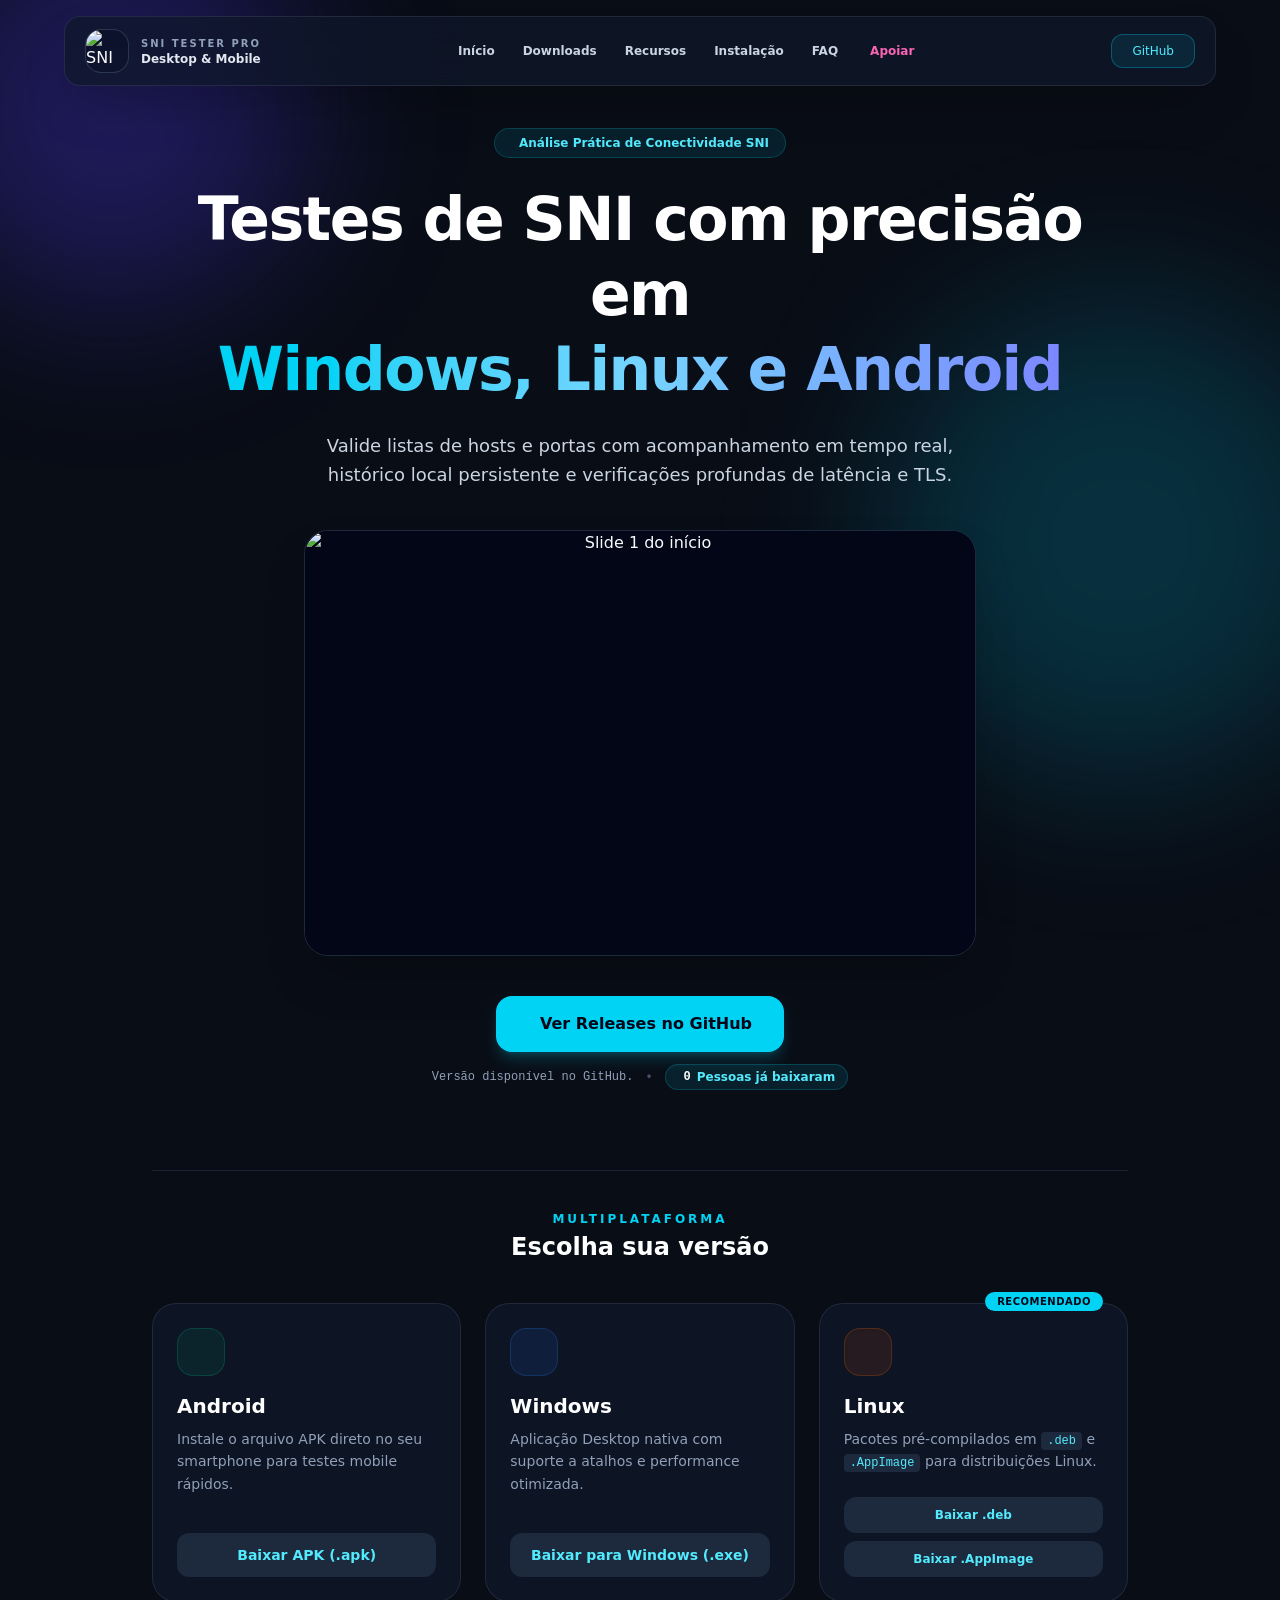
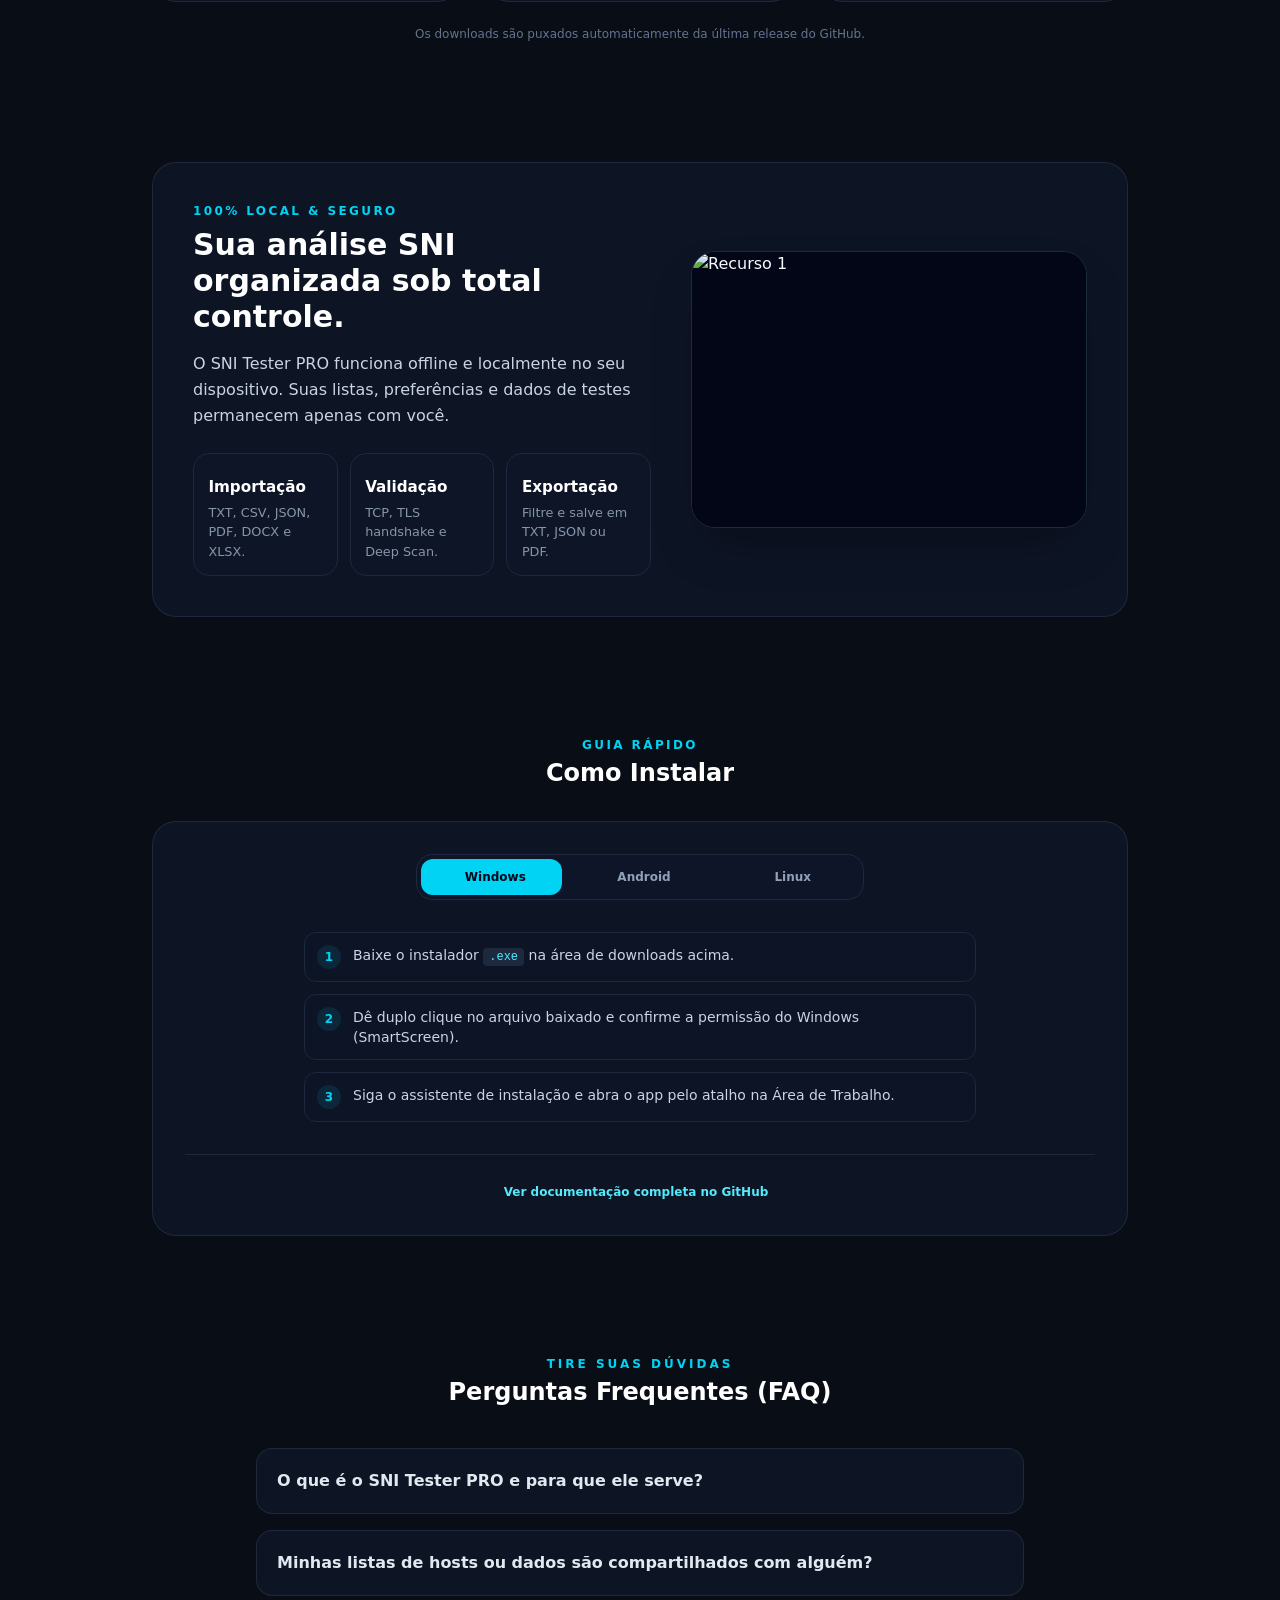
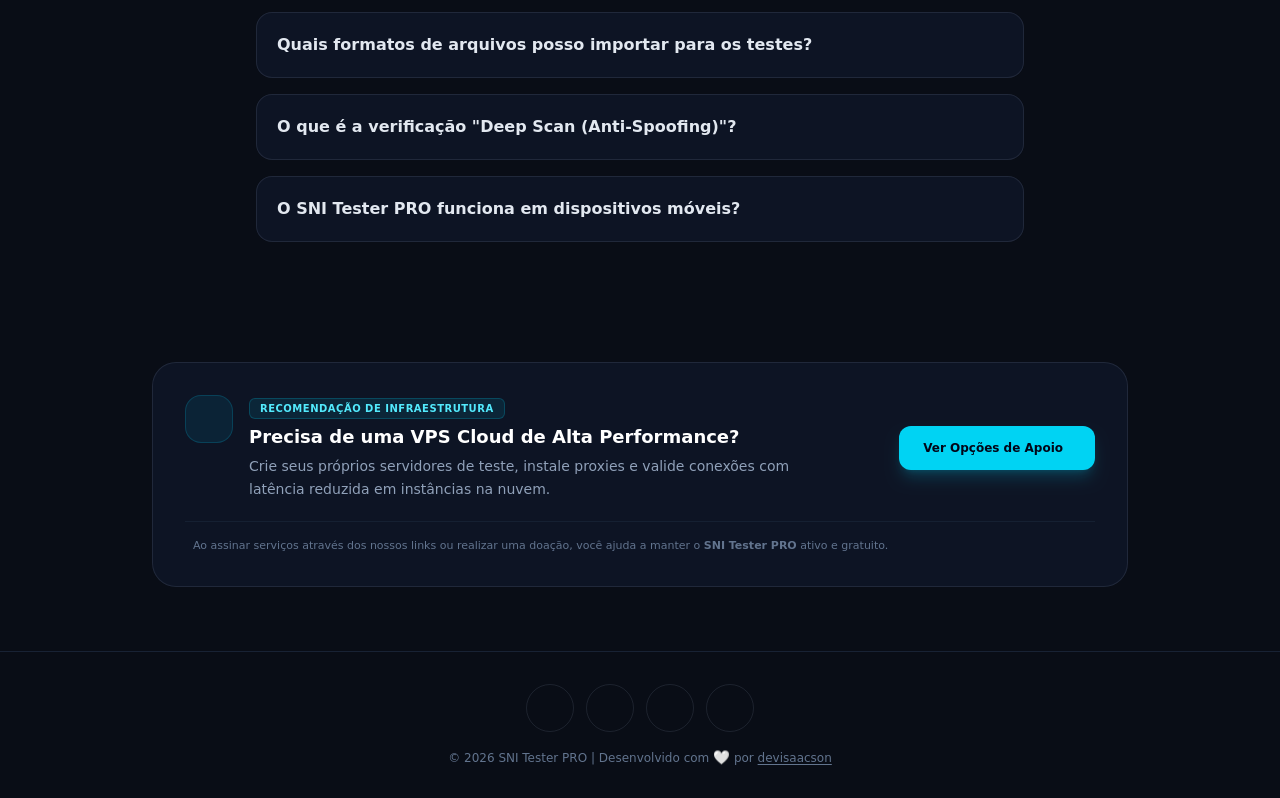
==== commit d6ff13ab: "update" ====
--- a/index.html
+++ b/index.html
@@ -1,5 +1,5 @@
 <!DOCTYPE html>
-<html lang="pt-ao" class="scroll-smooth overflow-x-hidden max-w-full">
+<html lang="pt-BR" class="scroll-smooth overflow-x-hidden max-w-full">
 <head>
   <meta charset="UTF-8" />
   <meta name="viewport" content="width=device-width, initial-scale=1.0" />
@@ -10,21 +10,21 @@
   <meta name="keywords" content="SNI tester, bug host, testador de SNI, ferramentas vpn, ssl tls handshake, teste de payload, v2ray, ssh proxy, verificador de host, redes" />
   <meta name="author" content="devisaacson" />
   <meta name="robots" content="index, follow" />
-  <link rel="canonical" href="https://teudominio.com/" />
+  <link rel="canonical" href="https://sni-tester-pro.vercel.app/" />
   <link rel="shortcut icon" href="icons/logo.png" type="image/x-icon">
 
   <!-- Open Graph / WhatsApp / Facebook -->
   <meta property="og:type" content="website" />
-  <meta property="og:url" content="https://teudominio.com/" />
+  <meta property="og:url" content="https://sni-tester-pro.vercel.app/" />
   <meta property="og:title" content="SNI Tester PRO — Análise de Conectividade SNI & Bug Hosts" />
   <meta property="og:description" content="Valide listas de hosts, TLS e latência em tempo real no Windows, Linux e Android. 100% gratuito e offline." />
-  <meta property="og:image" content="https://teudominio.com/icons/logo.png" />
+  <meta property="og:image" content="https://sni-tester-pro.vercel.app/icons/logo.png" />
 
   <!-- Twitter Cards -->
   <meta name="twitter:card" content="summary_large_image" />
   <meta name="twitter:title" content="SNI Tester PRO — Ferramenta SNI & VPN" />
   <meta name="twitter:description" content="Testador de SNI e Bug Hosts para Windows, Linux e Android." />
-  <meta name="twitter:image" content="https://teudominio.com/icons/logo.png" />
+  <meta name="twitter:image" content="https://sni-tester-pro.vercel.app/icons/logo.png" />
 
   <!-- Schema.org -->
   <script type="application/ld+json">
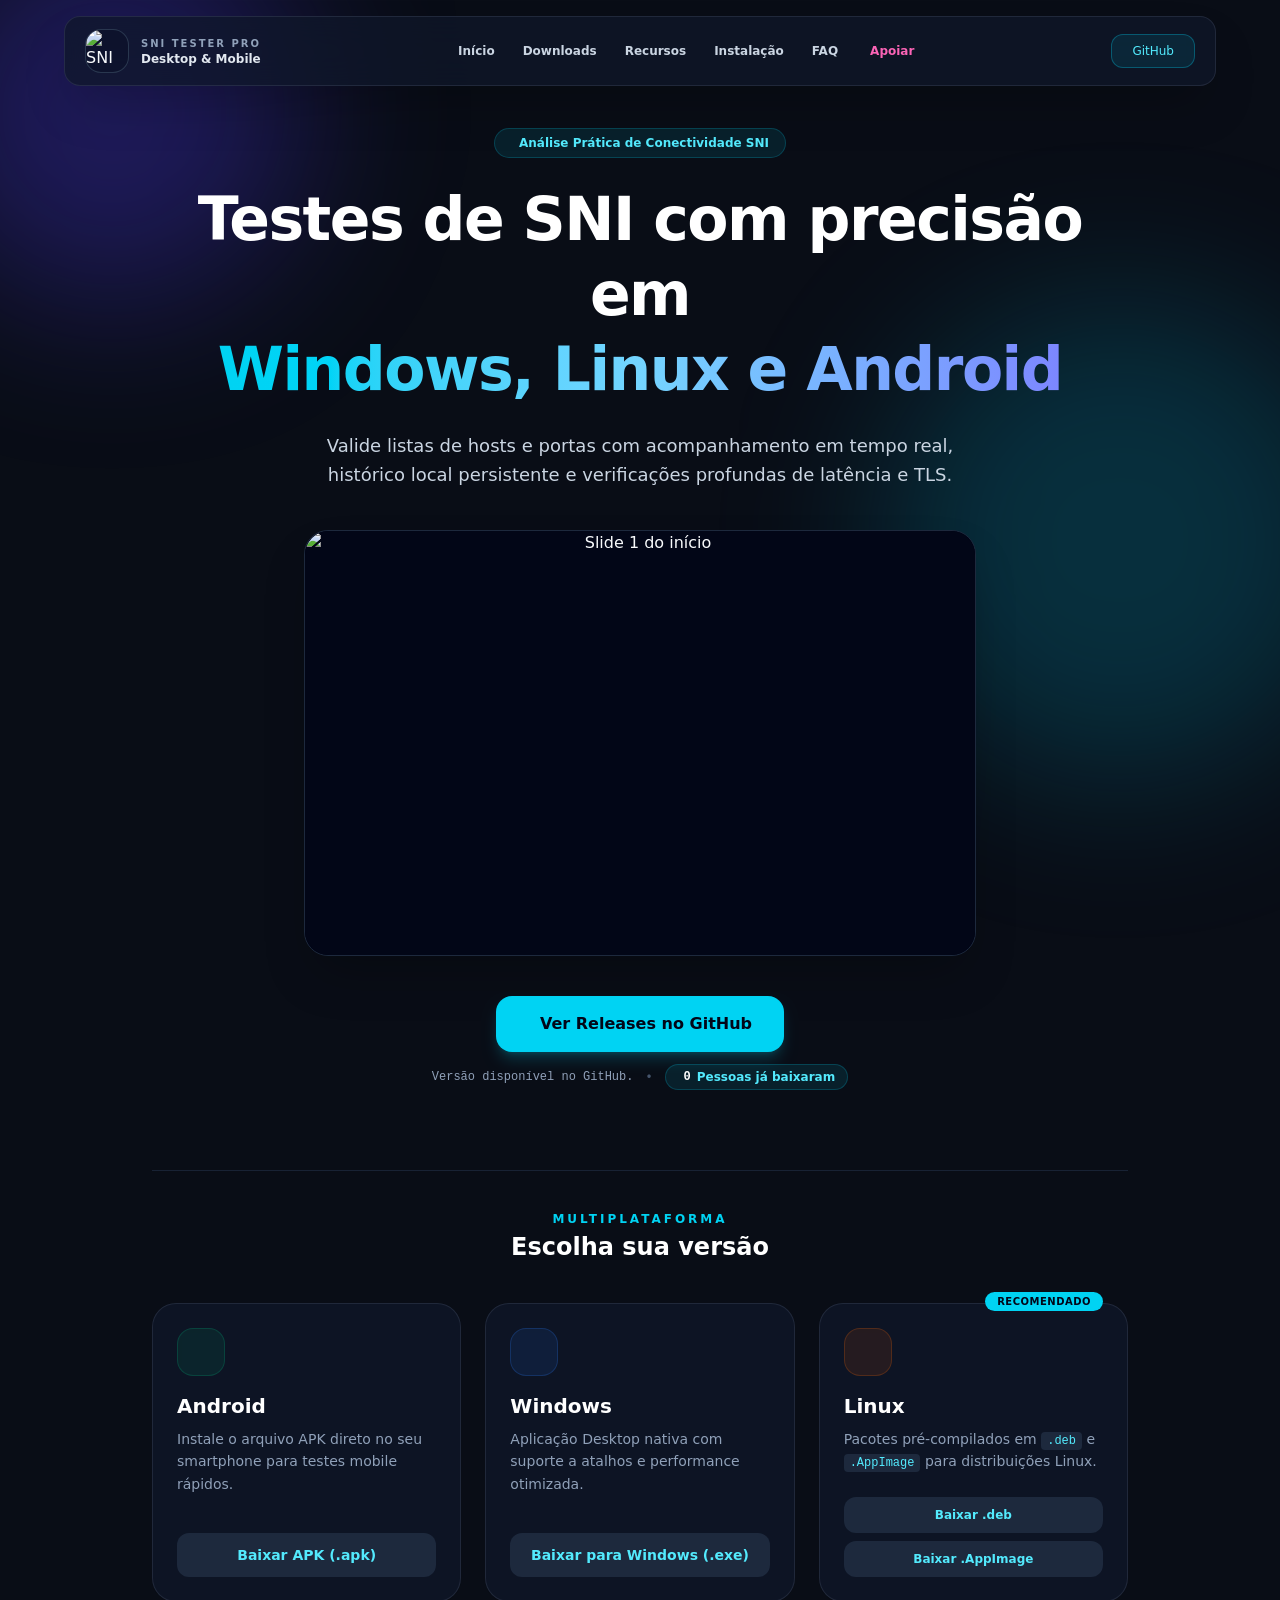
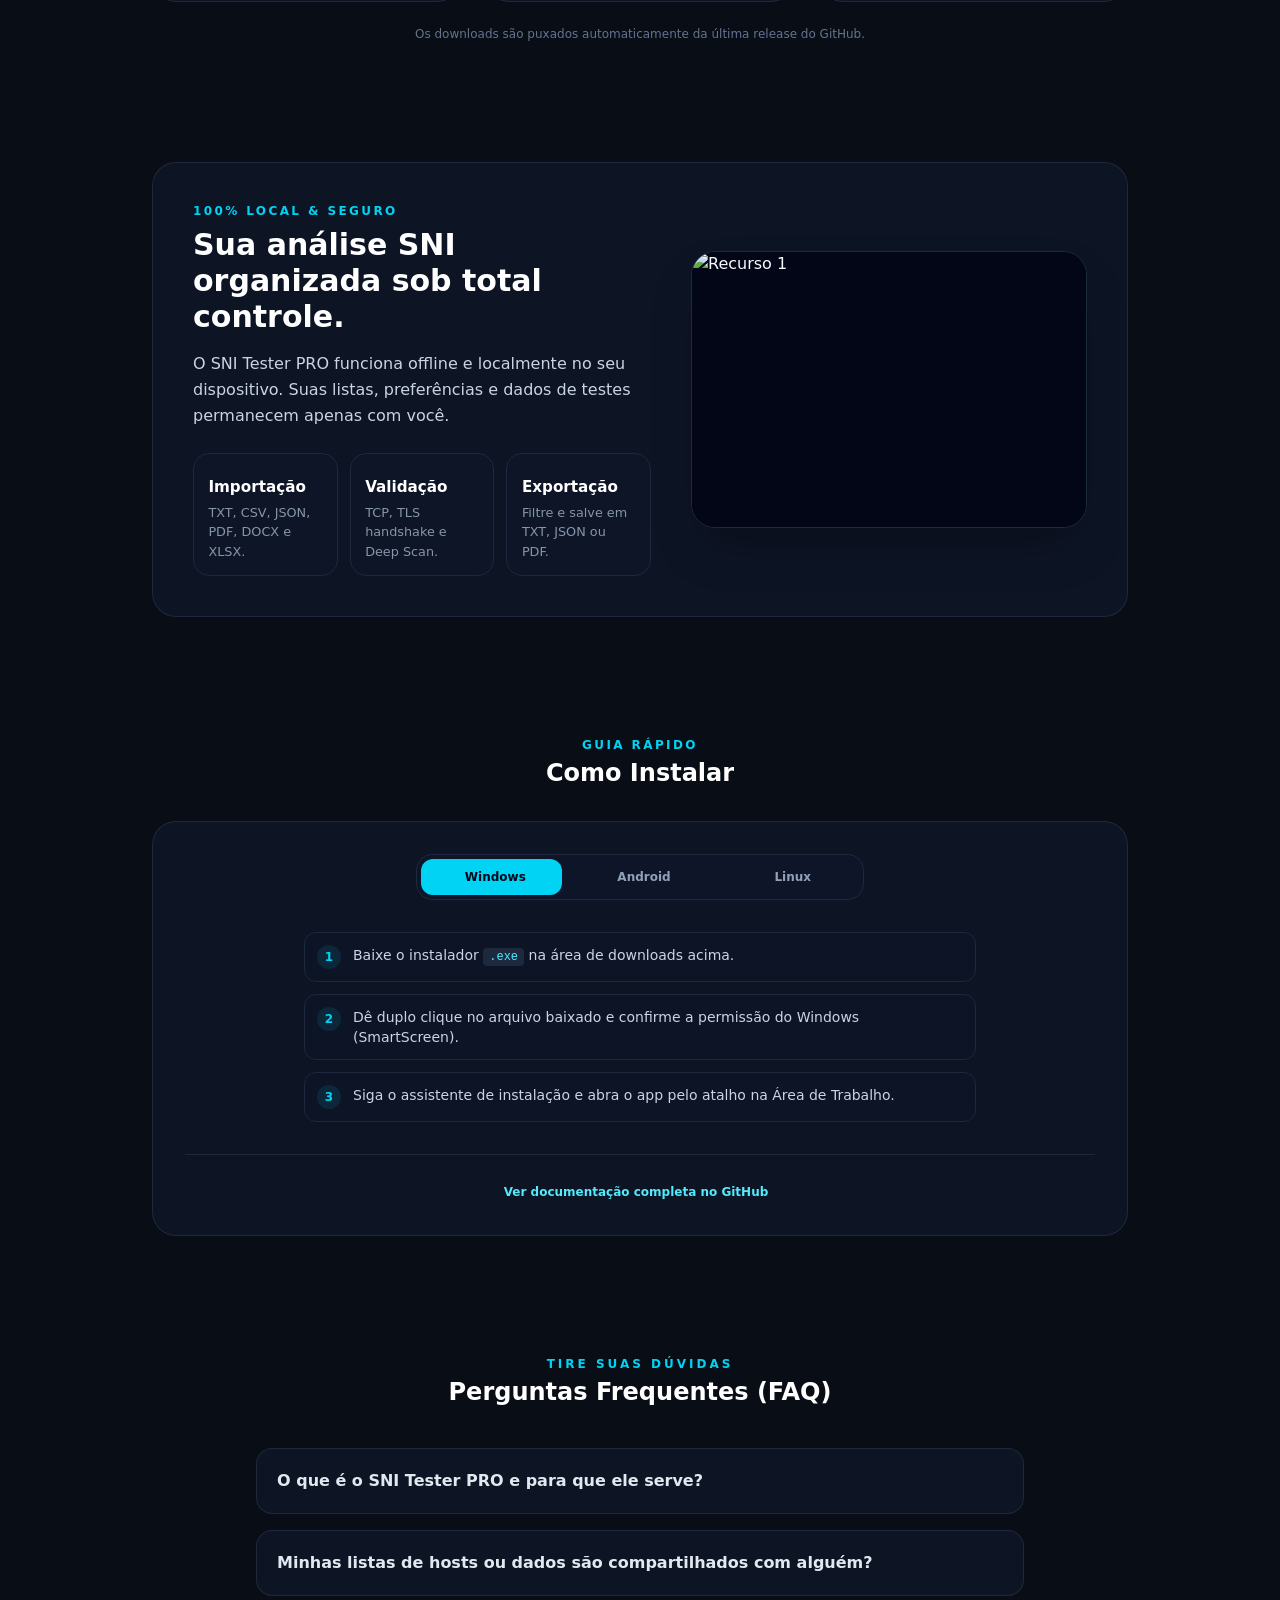
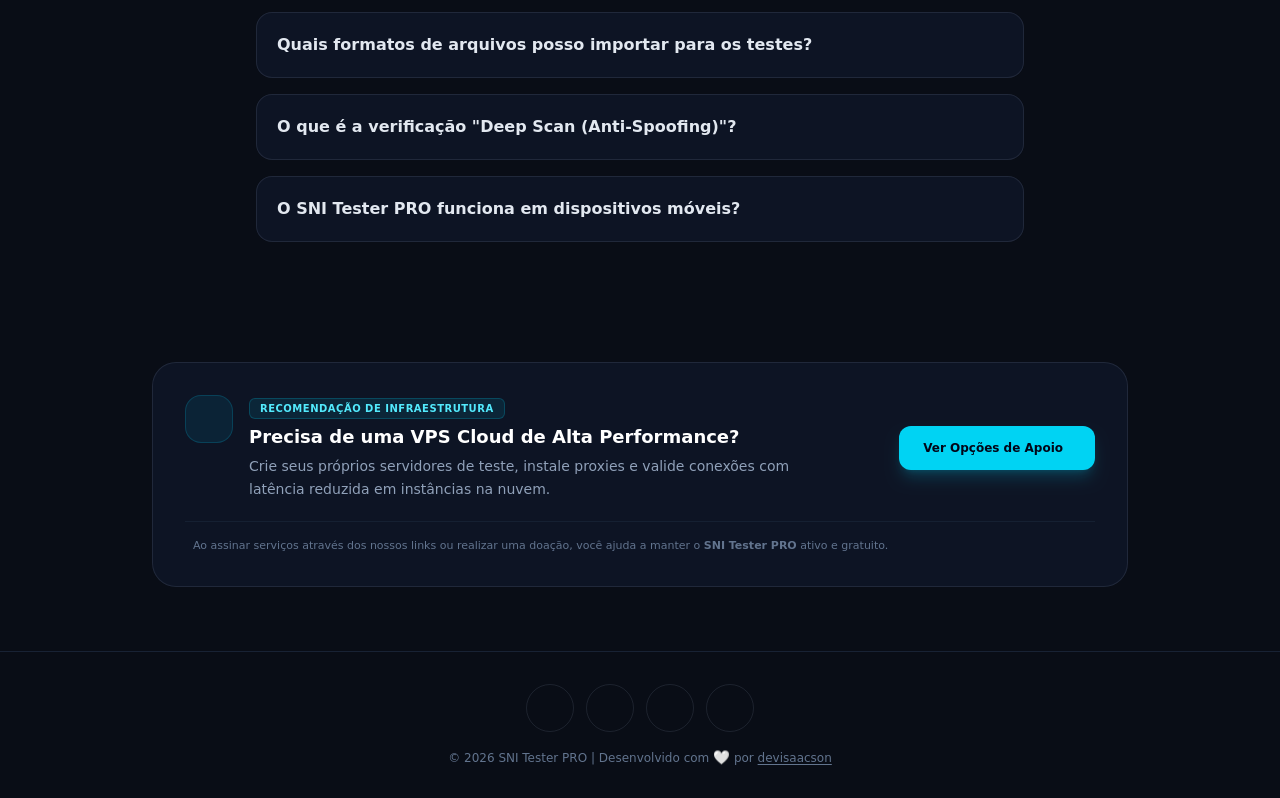
==== commit 4f314f2a: "Update index.html" ====
--- a/index.html
+++ b/index.html
@@ -3,6 +3,8 @@
 <head>
   <meta charset="UTF-8" />
   <meta name="viewport" content="width=device-width, initial-scale=1.0" />
+  <!--Google Verificação-->
+  <meta name="google-site-verification" content="emaYFjShuFc-CwBsvX2tXRA8WgkjyQQd_zL77UvG9tM" />
   
   <!-- SEO Principal -->
   <title>SNI Tester PRO | Testador de SNI, Bug Host e Conectividade VPN / TLS</title>
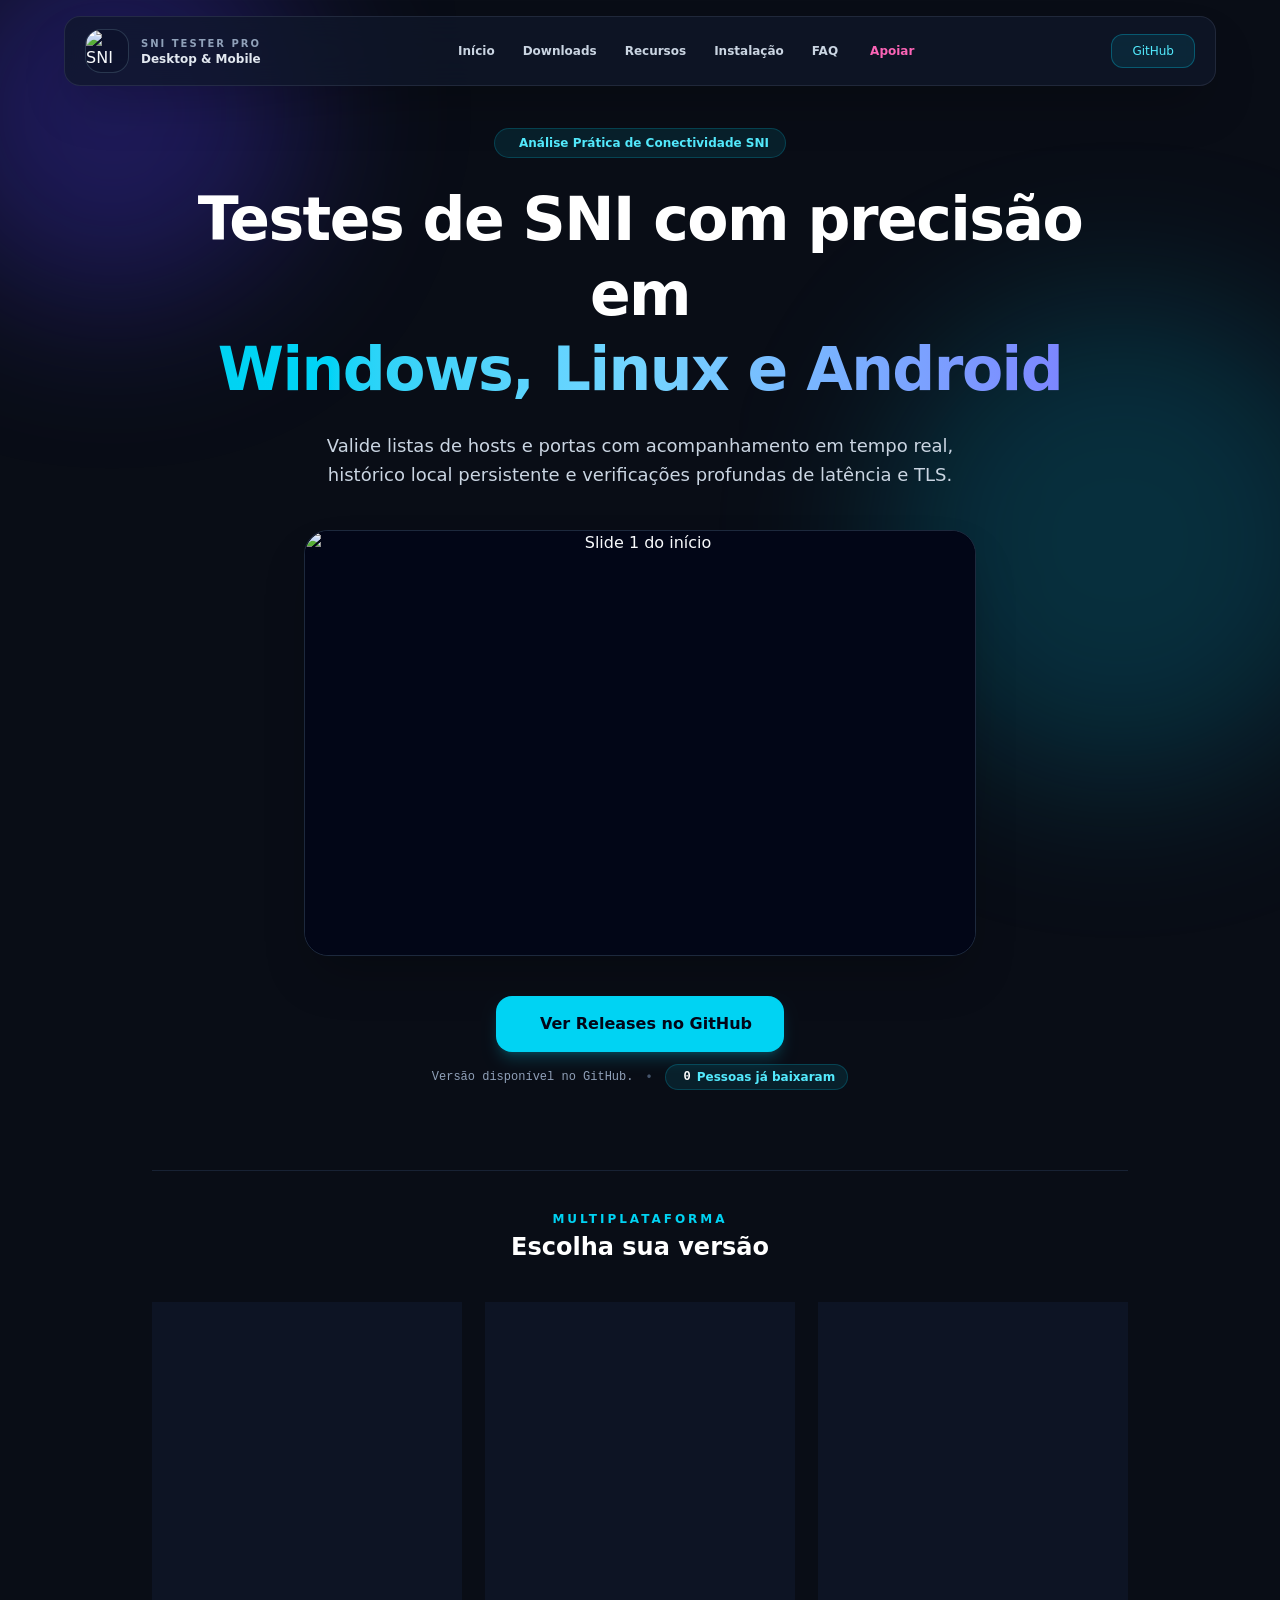
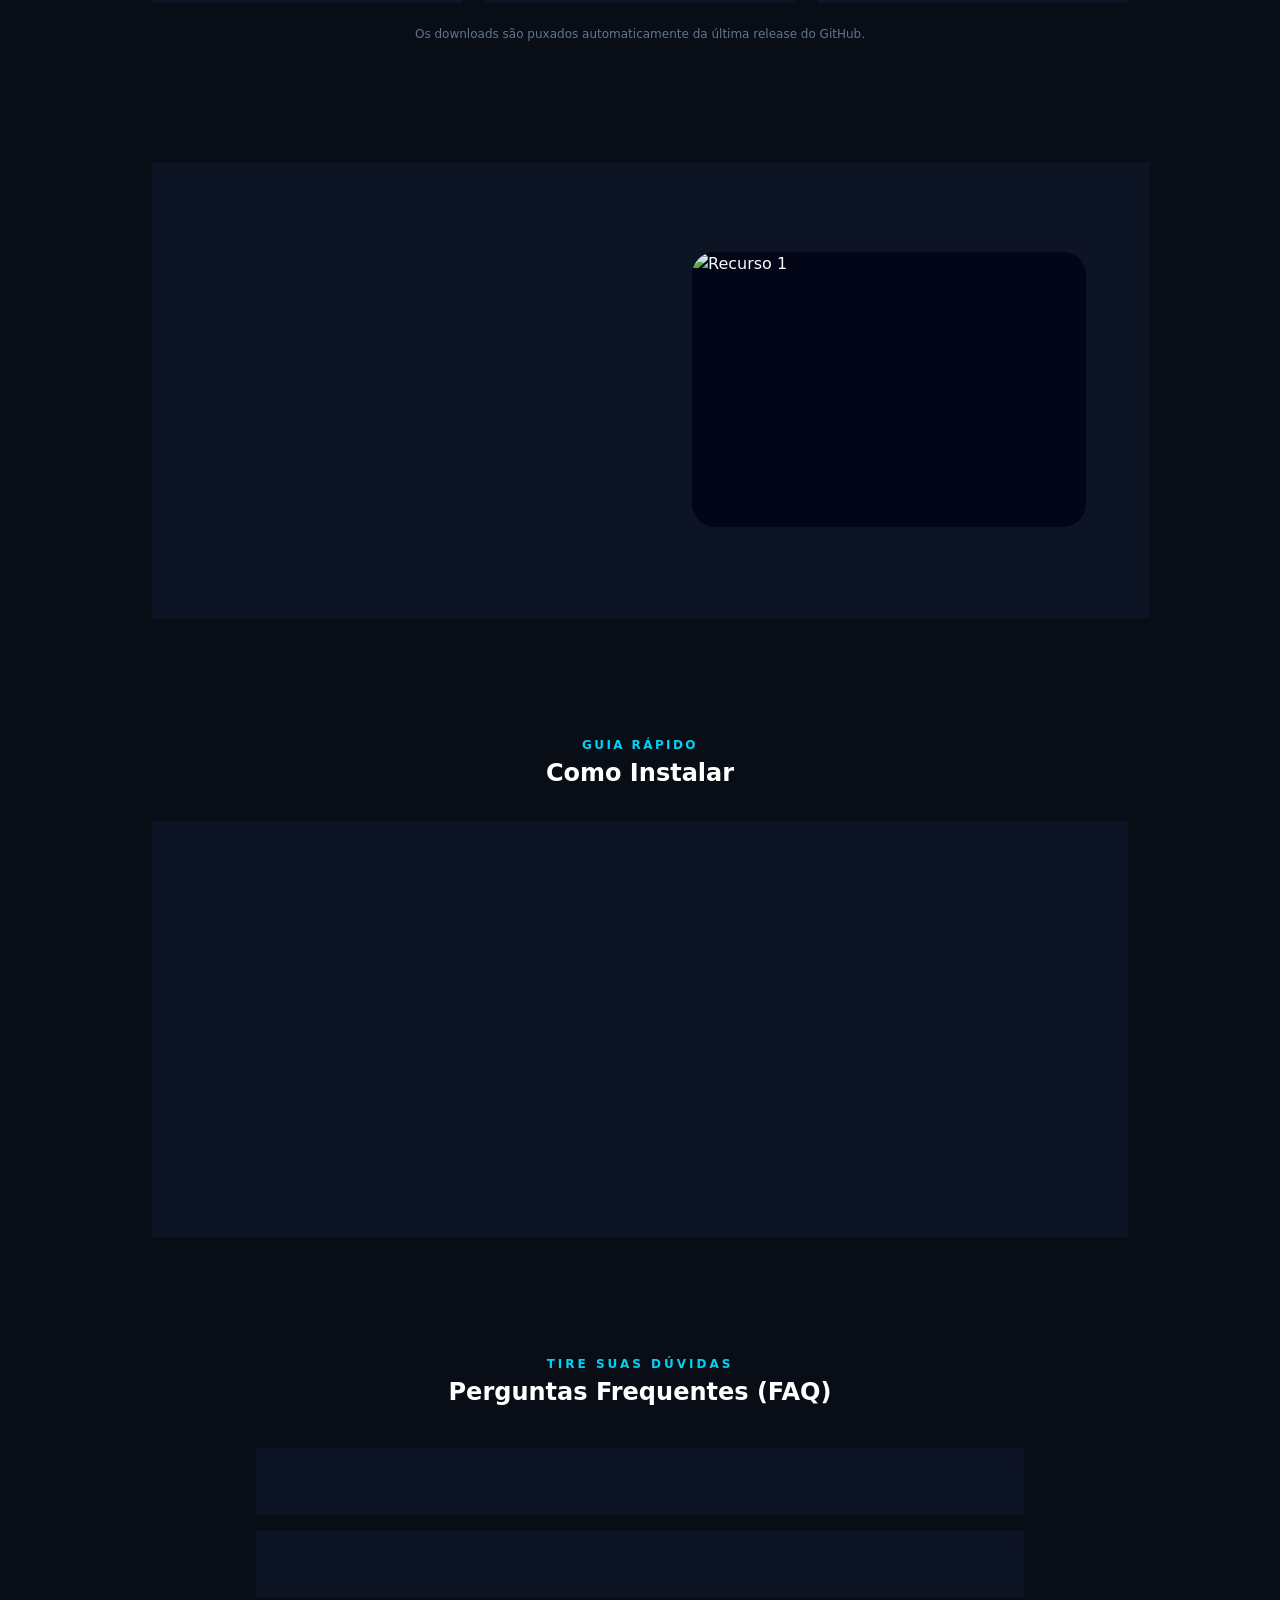
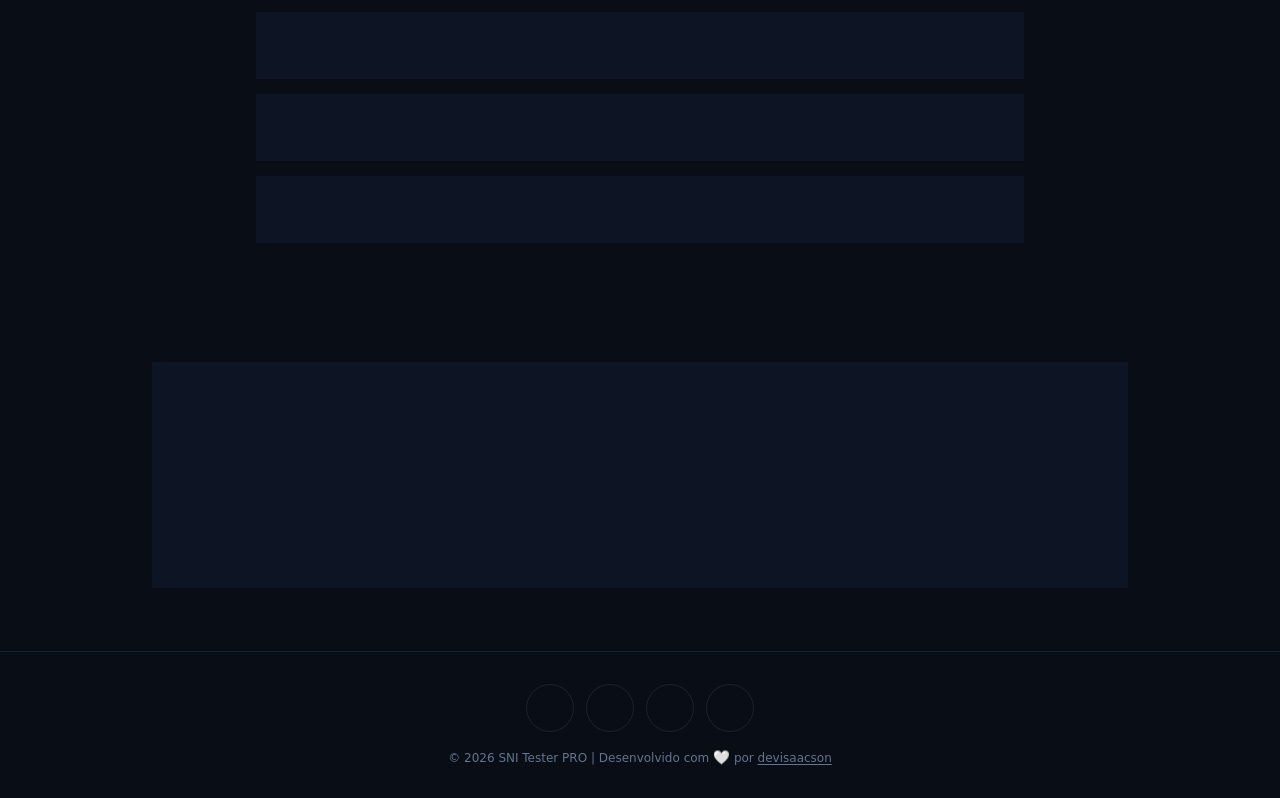
==== commit b79e6145: "adiciona verificação do Bing em index.html e apoie.html" ====
--- a/index.html
+++ b/index.html
@@ -5,6 +5,19 @@
   <meta name="viewport" content="width=device-width, initial-scale=1.0" />
   <!--Google Verificação-->
   <meta name="google-site-verification" content="emaYFjShuFc-CwBsvX2tXRA8WgkjyQQd_zL77UvG9tM" />
+
+  <!-- Google tag (gtag.js) -->
+  <script async src="https://www.googletagmanager.com/gtag/js?id=G-ZSSFN3HZ7V"></script>
+  <script>
+    window.dataLayer = window.dataLayer || [];
+    function gtag(){dataLayer.push(arguments);}
+    gtag('js', new Date());
+
+    gtag('config', 'G-ZSSFN3HZ7V');
+  </script>
+
+  <!--Bing -->
+  <meta name="msvalidate.01" content="7DD6C2F85F2242BFB14FFC252955F94F" />
   
   <!-- SEO Principal -->
   <title>SNI Tester PRO | Testador de SNI, Bug Host e Conectividade VPN / TLS</title>
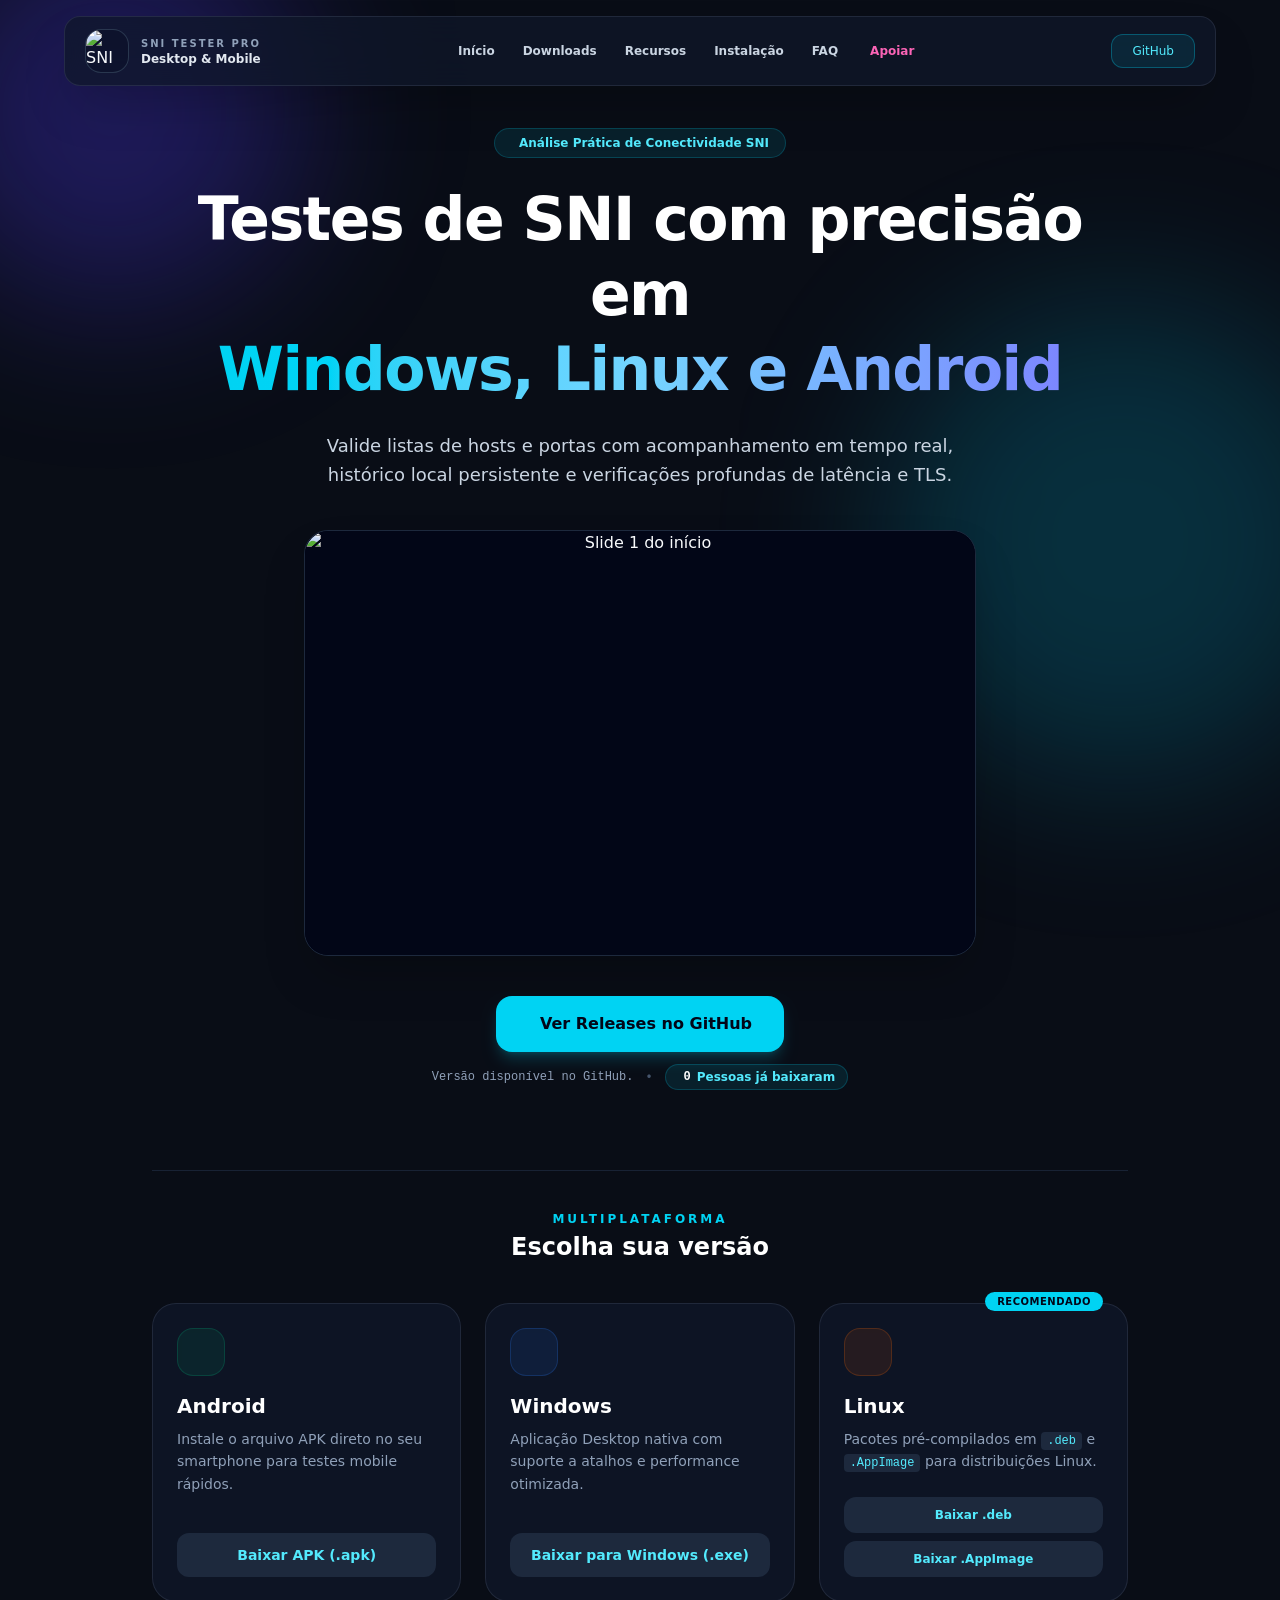
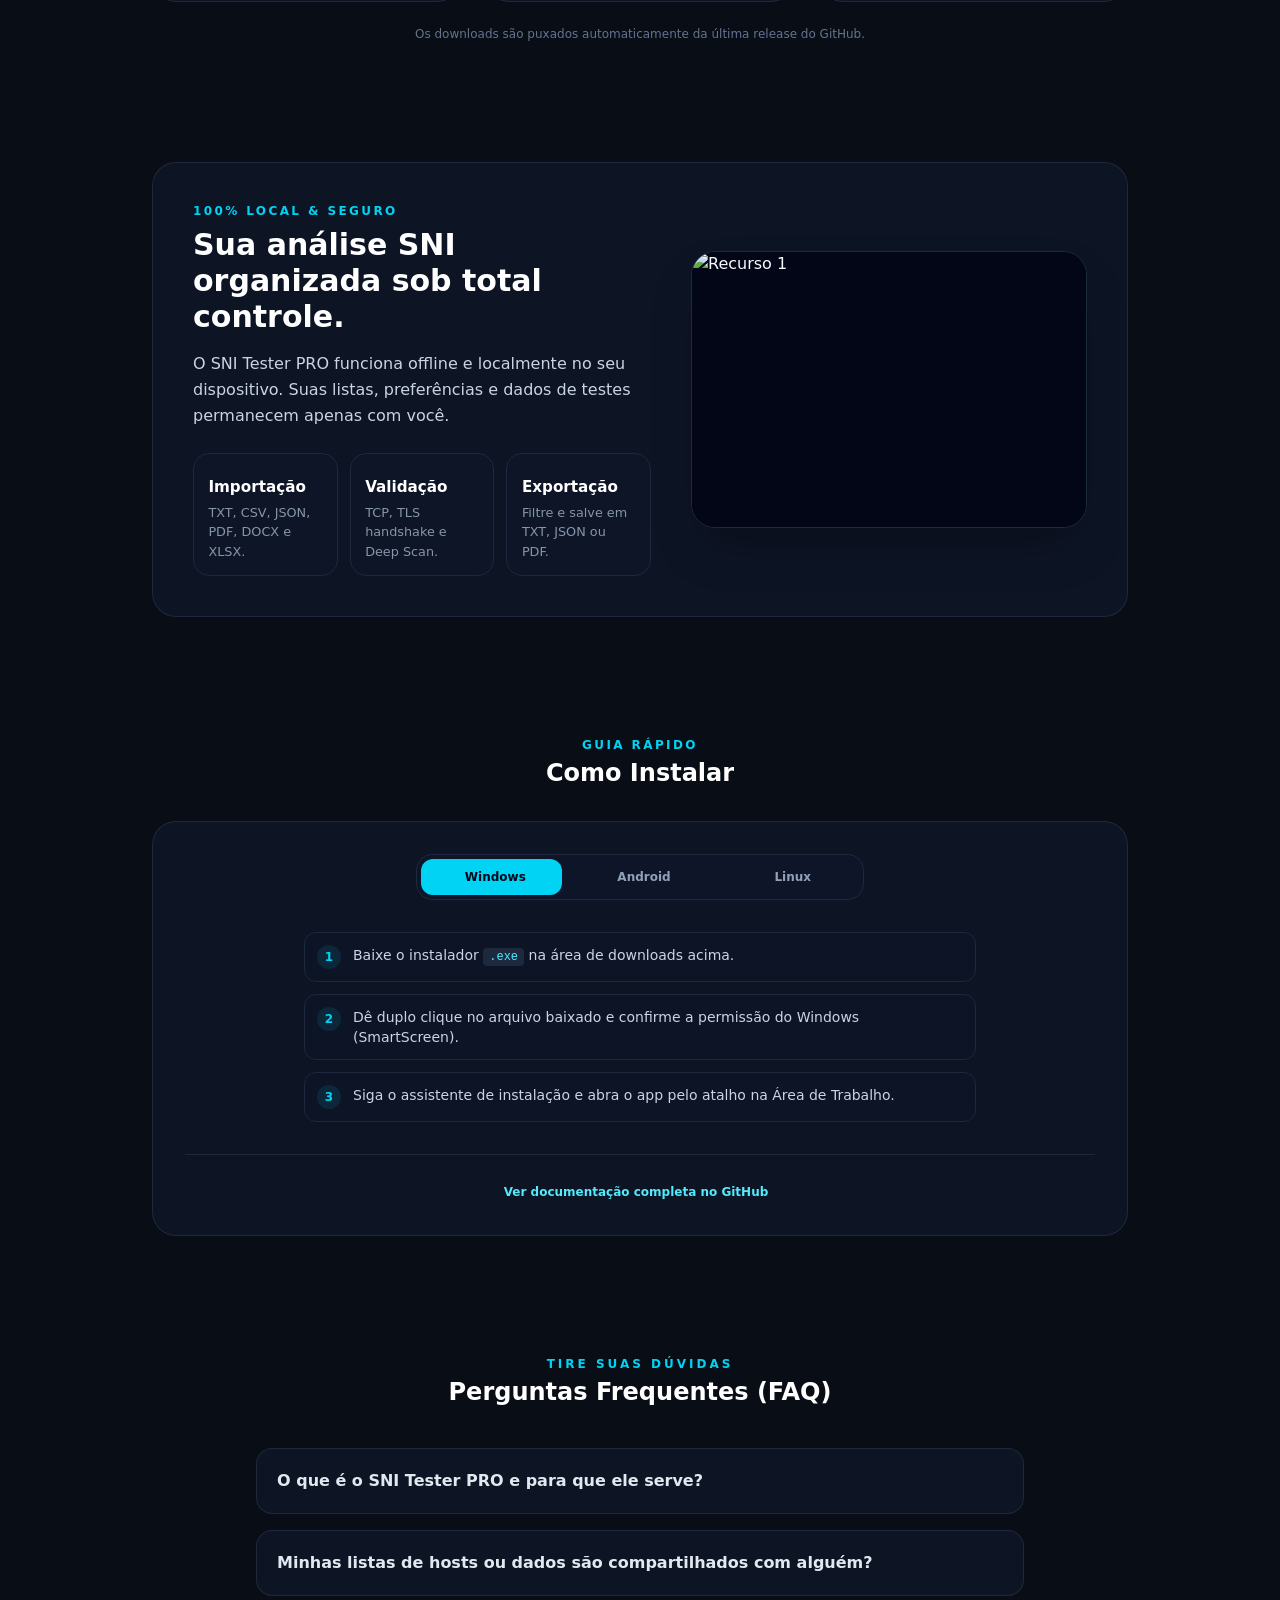
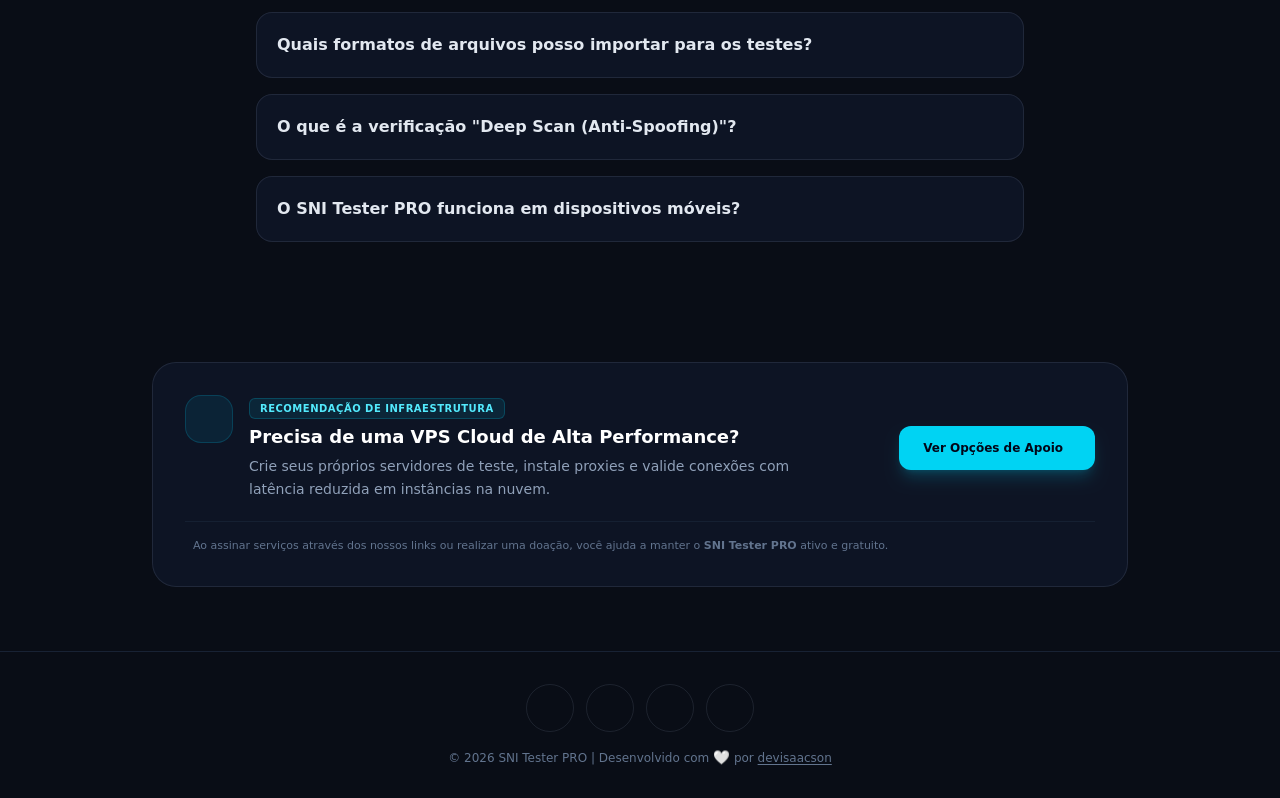
==== commit 27ea7d5a: "Update index.html" ====
--- a/index.html
+++ b/index.html
@@ -16,7 +16,7 @@
     gtag('config', 'G-ZSSFN3HZ7V');
   </script>
 
-  <!--Bing -->
+  <!--Bing Verificação-->
   <meta name="msvalidate.01" content="7DD6C2F85F2242BFB14FFC252955F94F" />
   
   <!-- SEO Principal -->
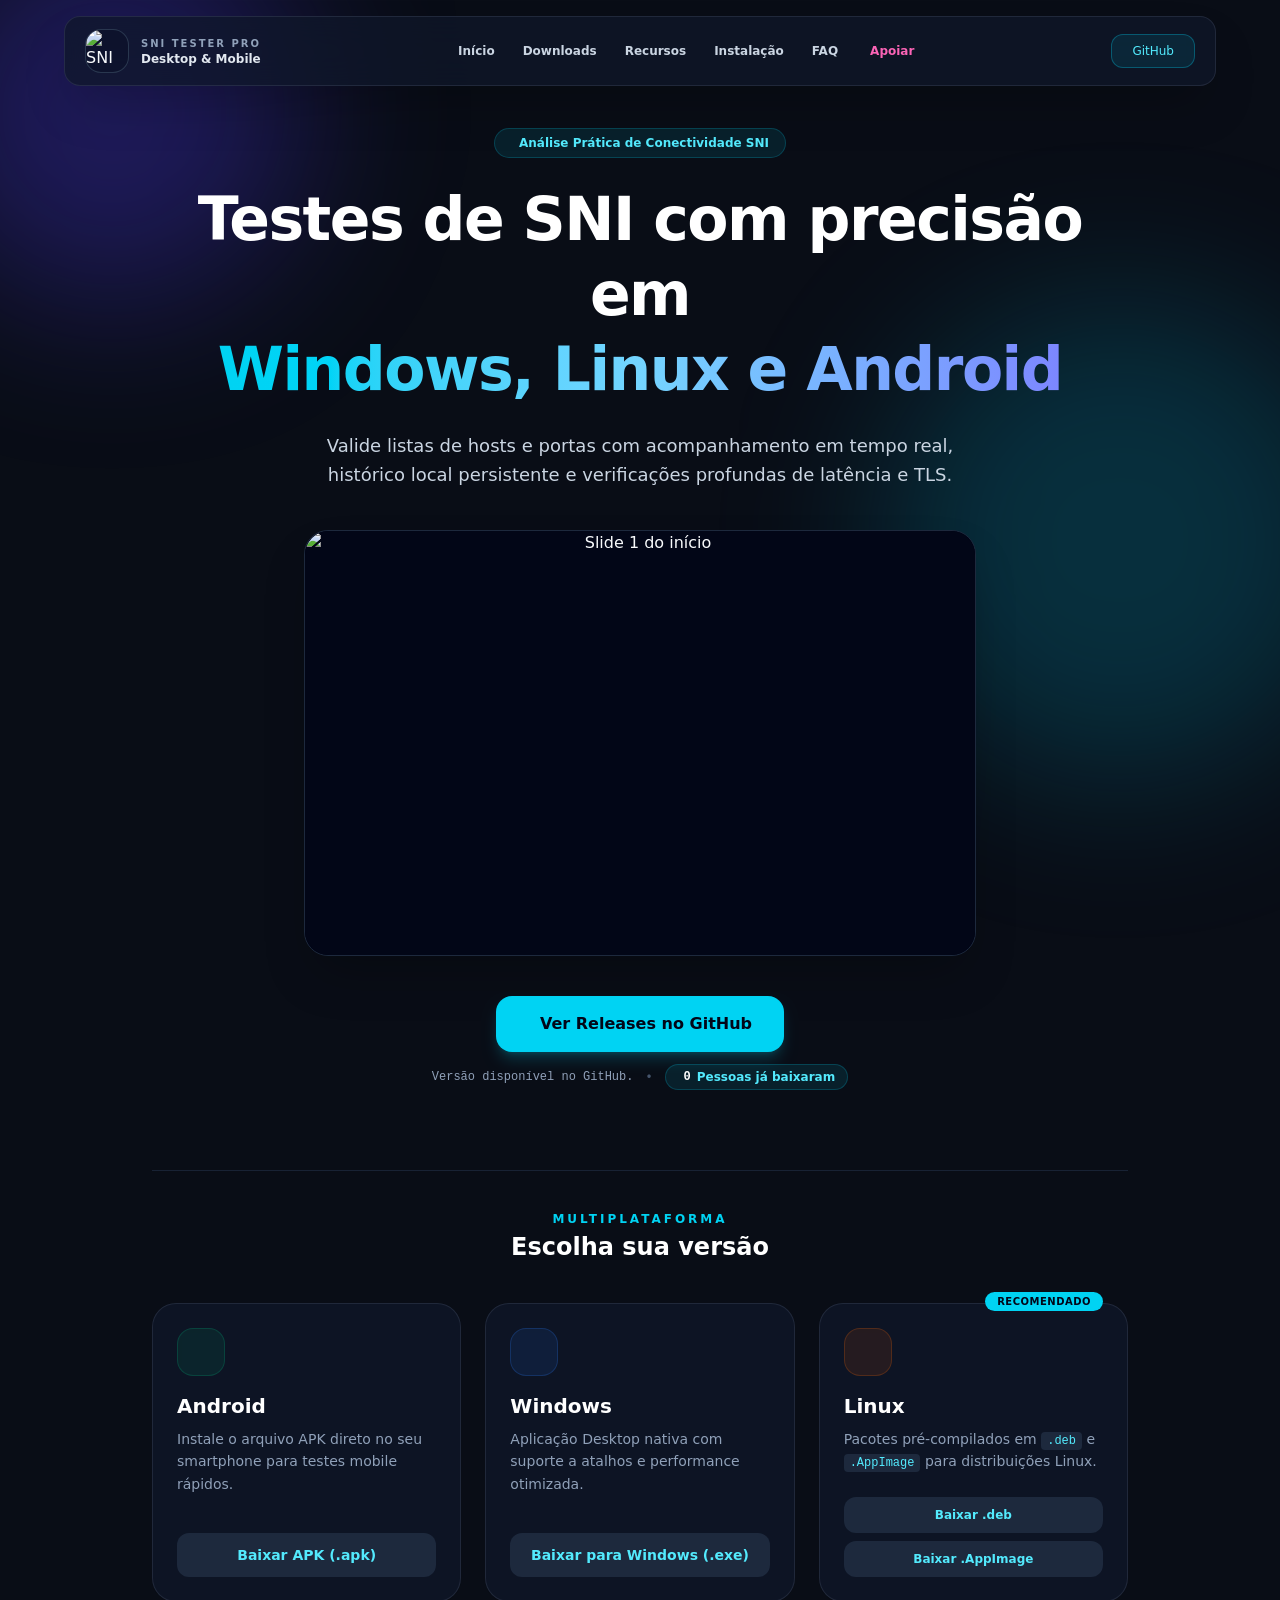
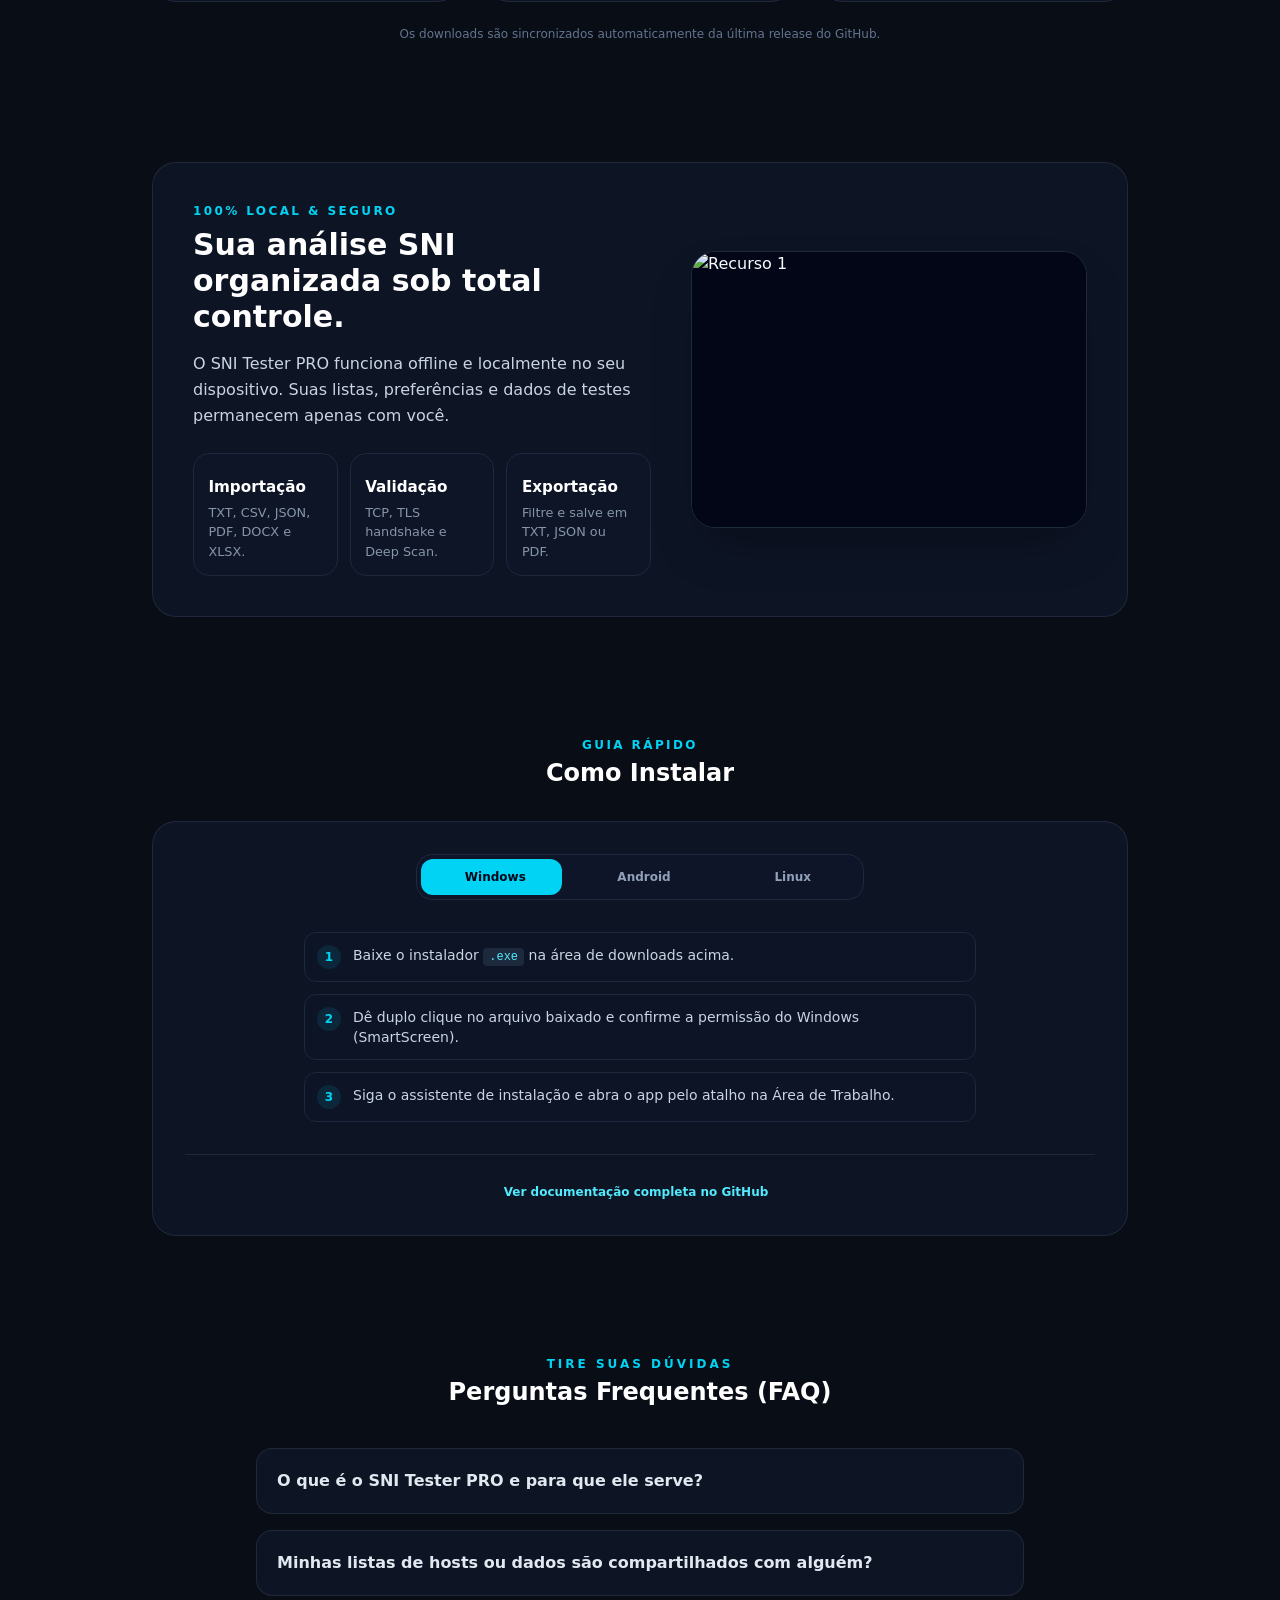
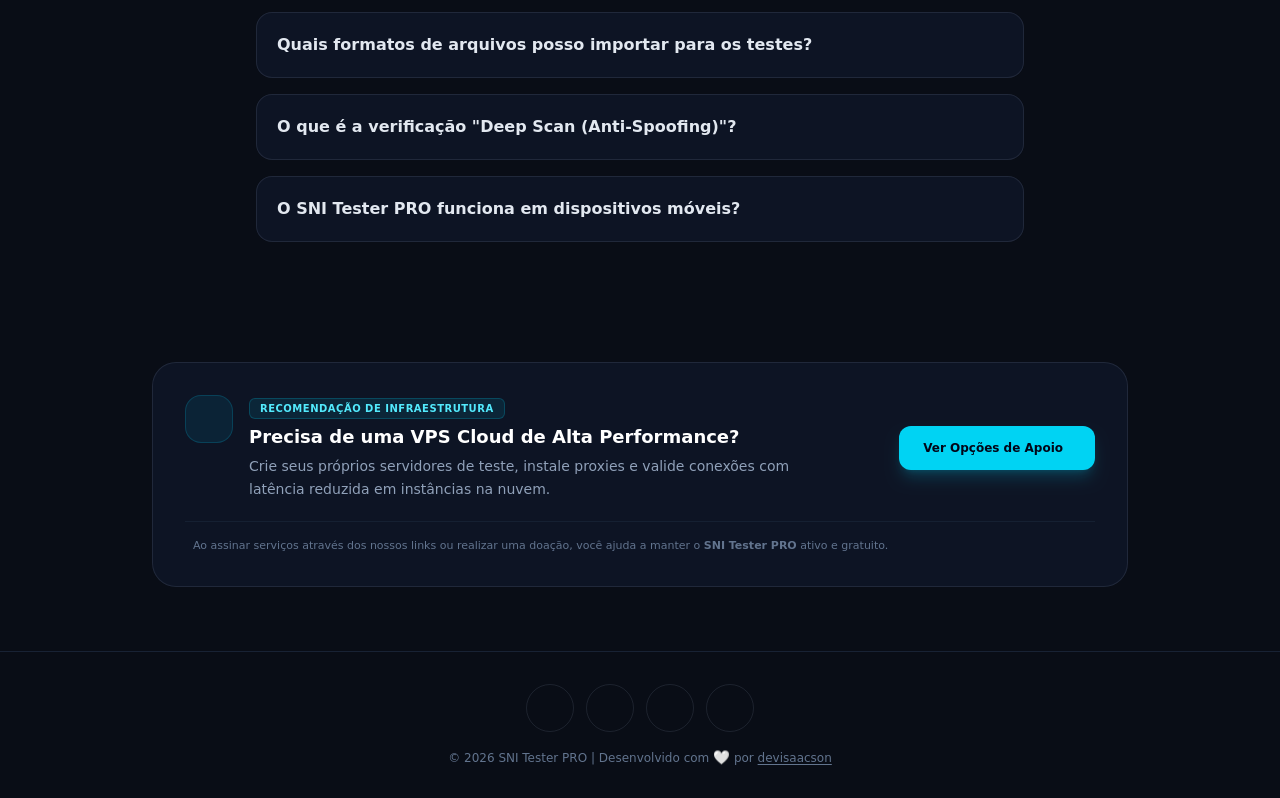
==== commit 4e996857: "Update download links to point to the latest release and improve comments for clarity" ====
--- a/index.html
+++ b/index.html
@@ -174,7 +174,7 @@
             <h3 class="text-xl font-bold text-white">Android</h3>
             <p class="text-sm text-slate-400 mt-2 leading-relaxed">Instale o arquivo APK direto no seu smartphone para testes mobile rápidos.</p>
           </div>
-          <a id="link-android" href="https://github.com/devisaacson18/sni-tester-pro/releases/download/v4.0.4/SNI.Tester.PRO.4.0.2.apk" target="_blank" class="mt-6 block w-full py-3 text-center bg-slate-800 hover:bg-cyan-400 hover:text-slate-950 text-cyan-300 font-bold text-sm rounded-xl transition">
+          <a id="link-android" href="https://github.com/devisaacson18/sni-tester-pro/releases/latest" target="_blank" class="mt-6 block w-full py-3 text-center bg-slate-800 hover:bg-cyan-400 hover:text-slate-950 text-cyan-300 font-bold text-sm rounded-xl transition">
             Baixar APK (.apk)
           </a>
         </div>
@@ -204,16 +204,16 @@
             <p class="text-sm text-slate-400 mt-2 leading-relaxed">Pacotes pré-compilados em <code class="text-cyan-300 bg-slate-800 px-1.5 py-0.5 rounded text-xs">.deb</code> e <code class="text-cyan-300 bg-slate-800 px-1.5 py-0.5 rounded text-xs">.AppImage</code> para distribuições Linux.</p>
           </div>
           <div class="mt-6 flex flex-col gap-2">
-            <a id="link-linux-deb" href="https://github.com/devisaacson18/sni-tester-pro/releases/download/v4.0.4/SNI.Tester.PRO.4.0.4.amd64.deb" target="_blank" class="w-full py-2.5 text-center bg-slate-800 hover:bg-cyan-400 hover:text-slate-950 text-cyan-300 font-bold text-xs rounded-xl transition">
+            <a id="link-linux-deb" href="https://github.com/devisaacson18/sni-tester-pro/releases/latest" target="_blank" class="w-full py-2.5 text-center bg-slate-800 hover:bg-cyan-400 hover:text-slate-950 text-cyan-300 font-bold text-xs rounded-xl transition">
               Baixar .deb
             </a>
-            <a id="link-linux-appimage" href="https://github.com/devisaacson18/sni-tester-pro/releases/download/v4.0.4/SNI.Tester.PRO.4.0.4.amd64.AppImage" target="_blank" class="w-full py-2.5 text-center bg-slate-800 hover:bg-cyan-400 hover:text-slate-950 text-cyan-300 font-bold text-xs rounded-xl transition">
+            <a id="link-linux-appimage" href="https://github.com/devisaacson18/sni-tester-pro/releases/latest" target="_blank" class="w-full py-2.5 text-center bg-slate-800 hover:bg-cyan-400 hover:text-slate-950 text-cyan-300 font-bold text-xs rounded-xl transition">
               Baixar .AppImage
             </a>
           </div>
         </div>
       </div>
-      <p id="release-status" class="text-xs text-slate-500 text-center mt-6">Os downloads são puxados automaticamente da última release do GitHub.</p>
+      <p id="release-status" class="text-xs text-slate-500 text-center mt-6">Os downloads são sincronizados automaticamente da última release do GitHub.</p>
     </section>
 
     <!-- Section Recursos -->
@@ -599,7 +599,7 @@
       window.scrollTo({ top: 0, behavior: 'smooth' });
     }
 
-    // 6. Automação do GitHub Releases + Detecção de SO + Contador Total de Downloads
+    // 6. Automação Dinâmica via GitHub Releases API
     const GITHUB_USER = 'devisaacson18';
     const GITHUB_REPO = 'sni-tester-pro';
 
@@ -618,7 +618,7 @@
       const totalDownloadsEl = document.getElementById('total-downloads-count');
 
       try {
-        // --- 1. Busca todas as releases para somar os downloads acumulados ---
+        // --- 1. Busca histórico de releases para somar total de downloads ---
         const releasesRes = await fetch(`https://api.github.com/repos/${GITHUB_USER}/${GITHUB_REPO}/releases?per_page=100`);
         
         if (releasesRes.ok) {
@@ -638,7 +638,7 @@
           }
         }
 
-        // --- 2. Busca a última release para configurar os links e botões ---
+        // --- 2. Busca os arquivos gerados na última release do GitHub Actions ---
         const res = await fetch(`https://api.github.com/repos/${GITHUB_USER}/${GITHUB_REPO}/releases/latest`);
         if (!res.ok) throw new Error('Não foi possível obter release');
 
@@ -652,20 +652,33 @@
           const name = asset.name.toLowerCase();
           if (name.endsWith('.apk')) downloads.android = asset.browser_download_url;
           if (name.endsWith('.exe') || name.endsWith('.msi')) downloads.windows = asset.browser_download_url;
-          if (name.endsWith('.deb') || name.endsWith('.appimage')) downloads.linux = asset.browser_download_url;
+          if (name.endsWith('.deb')) downloads.linuxDeb = asset.browser_download_url;
+          if (name.endsWith('.appimage')) downloads.linuxAppImage = asset.browser_download_url;
         });
 
-        if (downloads.android) document.getElementById('link-android').href = downloads.android;
-        if (downloads.windows) document.getElementById('link-win').href = downloads.windows;
-        if (downloads.linux) {
-          const debLink = document.getElementById('link-linux-deb');
-          if (debLink) debLink.href = downloads.linux;
+        // Atualiza os links dos cards
+        if (downloads.android) {
+          const el = document.getElementById('link-android');
+          if (el) el.href = downloads.android;
         }
-
+        if (downloads.windows) {
+          const el = document.getElementById('link-win');
+          if (el) el.href = downloads.windows;
+        }
+        if (downloads.linuxDeb) {
+          const el = document.getElementById('link-linux-deb');
+          if (el) el.href = downloads.linuxDeb;
+        }
+        if (downloads.linuxAppImage) {
+          const el = document.getElementById('link-linux-appimage');
+          if (el) el.href = downloads.linuxAppImage;
+        }
+
+        if (tag && versionTag) versionTag.textContent = `Última versão: ${tag}`;
+        if (releaseStatus) releaseStatus.textContent = `Downloads automatizados da versão ${tag} via GitHub Actions.`;
+
+        // Ajusta botão principal conforme o sistema operacional do usuário
         const os = detectOS();
-        if (tag) versionTag.textContent = `Última versão: ${tag}`;
-        if (releaseStatus) releaseStatus.textContent = `Downloads automatizados da versão ${tag} via GitHub.`;
-
         if (os === 'windows' && downloads.windows) {
           mainBtn.href = downloads.windows;
           mainBtn.innerHTML = `<i class="ph ph-windows-logo text-2xl"></i> <span>Baixar para Windows (${tag})</span>`;
@@ -674,8 +687,8 @@
           mainBtn.href = downloads.android;
           mainBtn.innerHTML = `<i class="ph ph-android-logo text-2xl"></i> <span>Baixar APK (${tag})</span>`;
           switchTab('tab-android');
-        } else if (os === 'linux' && downloads.linux) {
-          mainBtn.href = downloads.linux;
+        } else if (os === 'linux' && (downloads.linuxDeb || downloads.linuxAppImage)) {
+          mainBtn.href = downloads.linuxDeb || downloads.linuxAppImage;
           mainBtn.innerHTML = `<i class="ph ph-linux-logo text-2xl"></i> <span>Baixar para Linux (${tag})</span>`;
           switchTab('tab-linux');
         } else {
@@ -684,11 +697,11 @@
         }
 
       } catch (err) {
-        console.warn('Usando fallback do GitHub Releases:', err);
+        console.warn('Usando fallback para o GitHub Releases:', err);
         mainBtn.href = `https://github.com/${GITHUB_USER}/${GITHUB_REPO}/releases`;
         mainBtn.innerHTML = `<i class="ph ph-github-logo text-2xl"></i> <span>Ver Releases no GitHub</span>`;
-        versionTag.textContent = 'Versão disponível no GitHub.';
-        if (totalDownloadsEl) totalDownloadsEl.textContent = '0';
+        if (versionTag) versionTag.textContent = 'Versão disponível no GitHub.';
+        if (totalDownloadsEl && totalDownloadsEl.textContent === '...') totalDownloadsEl.textContent = '0';
       }
     }
 
